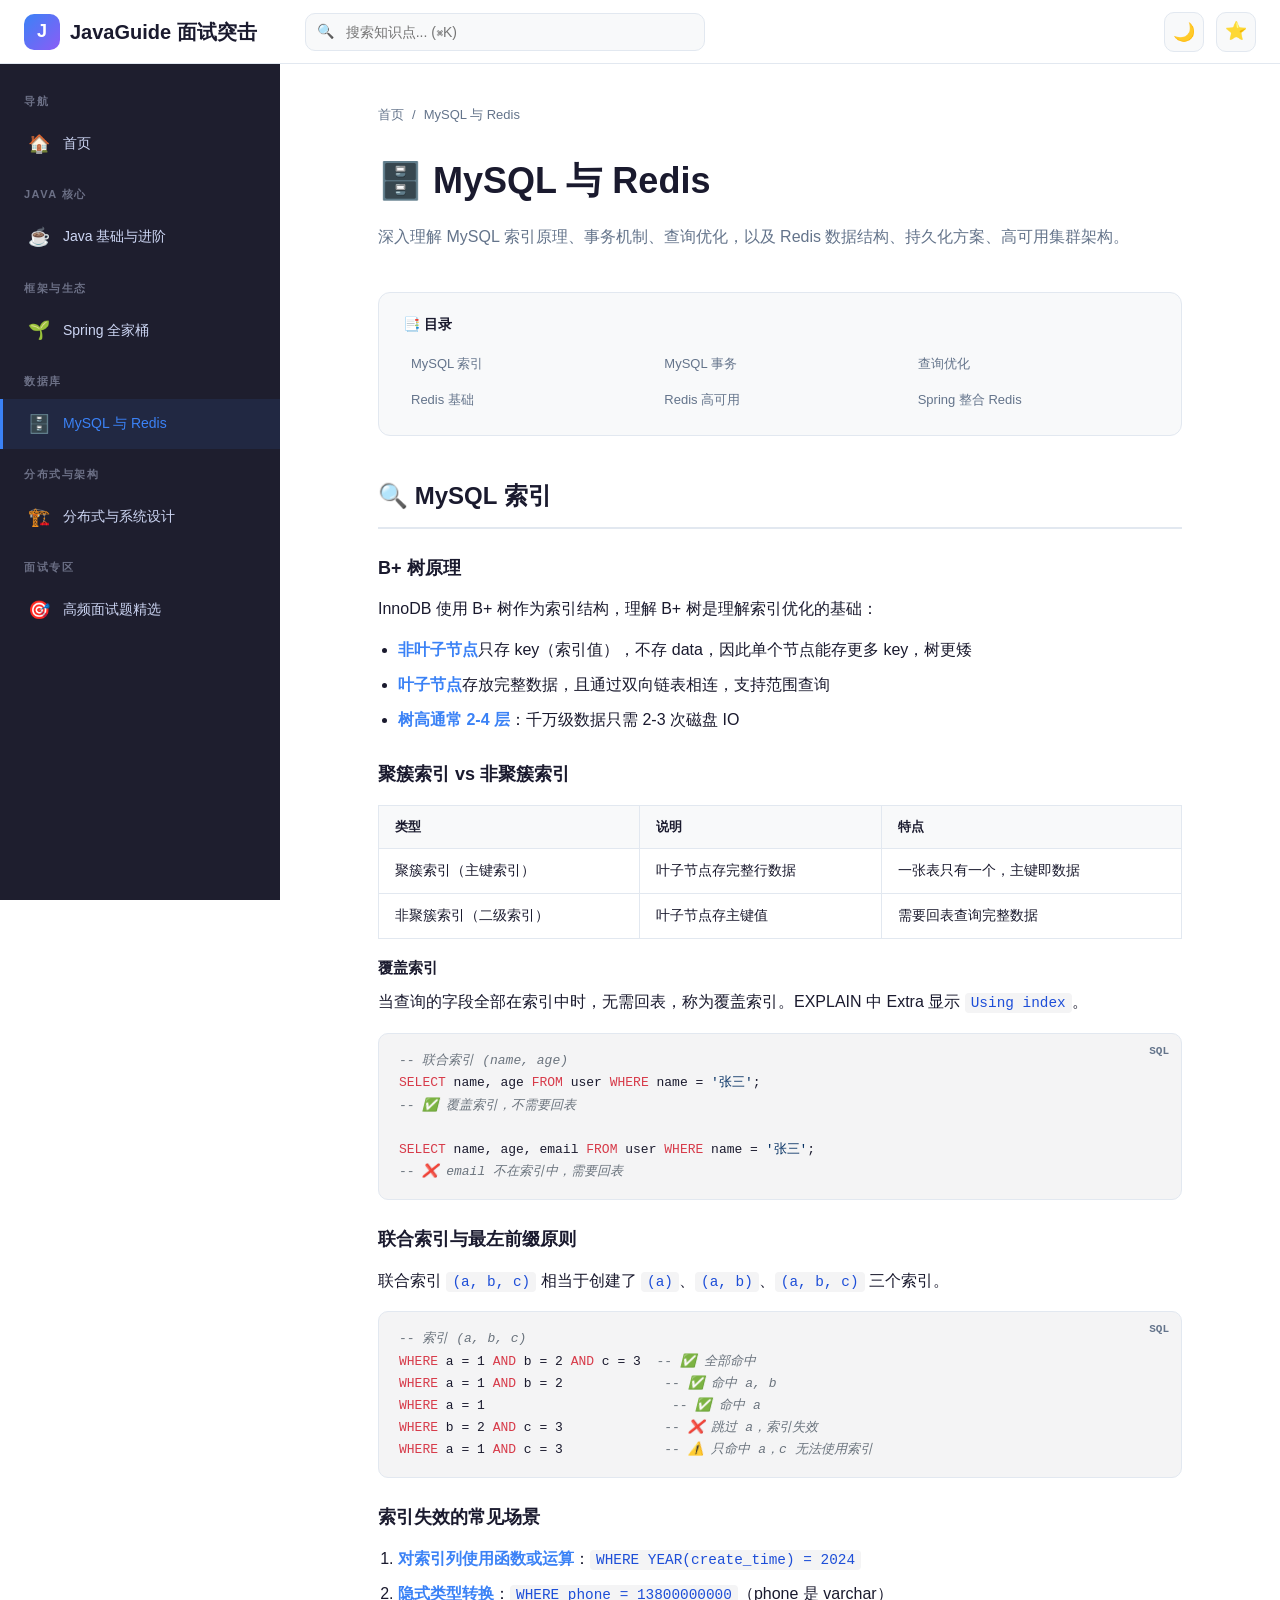
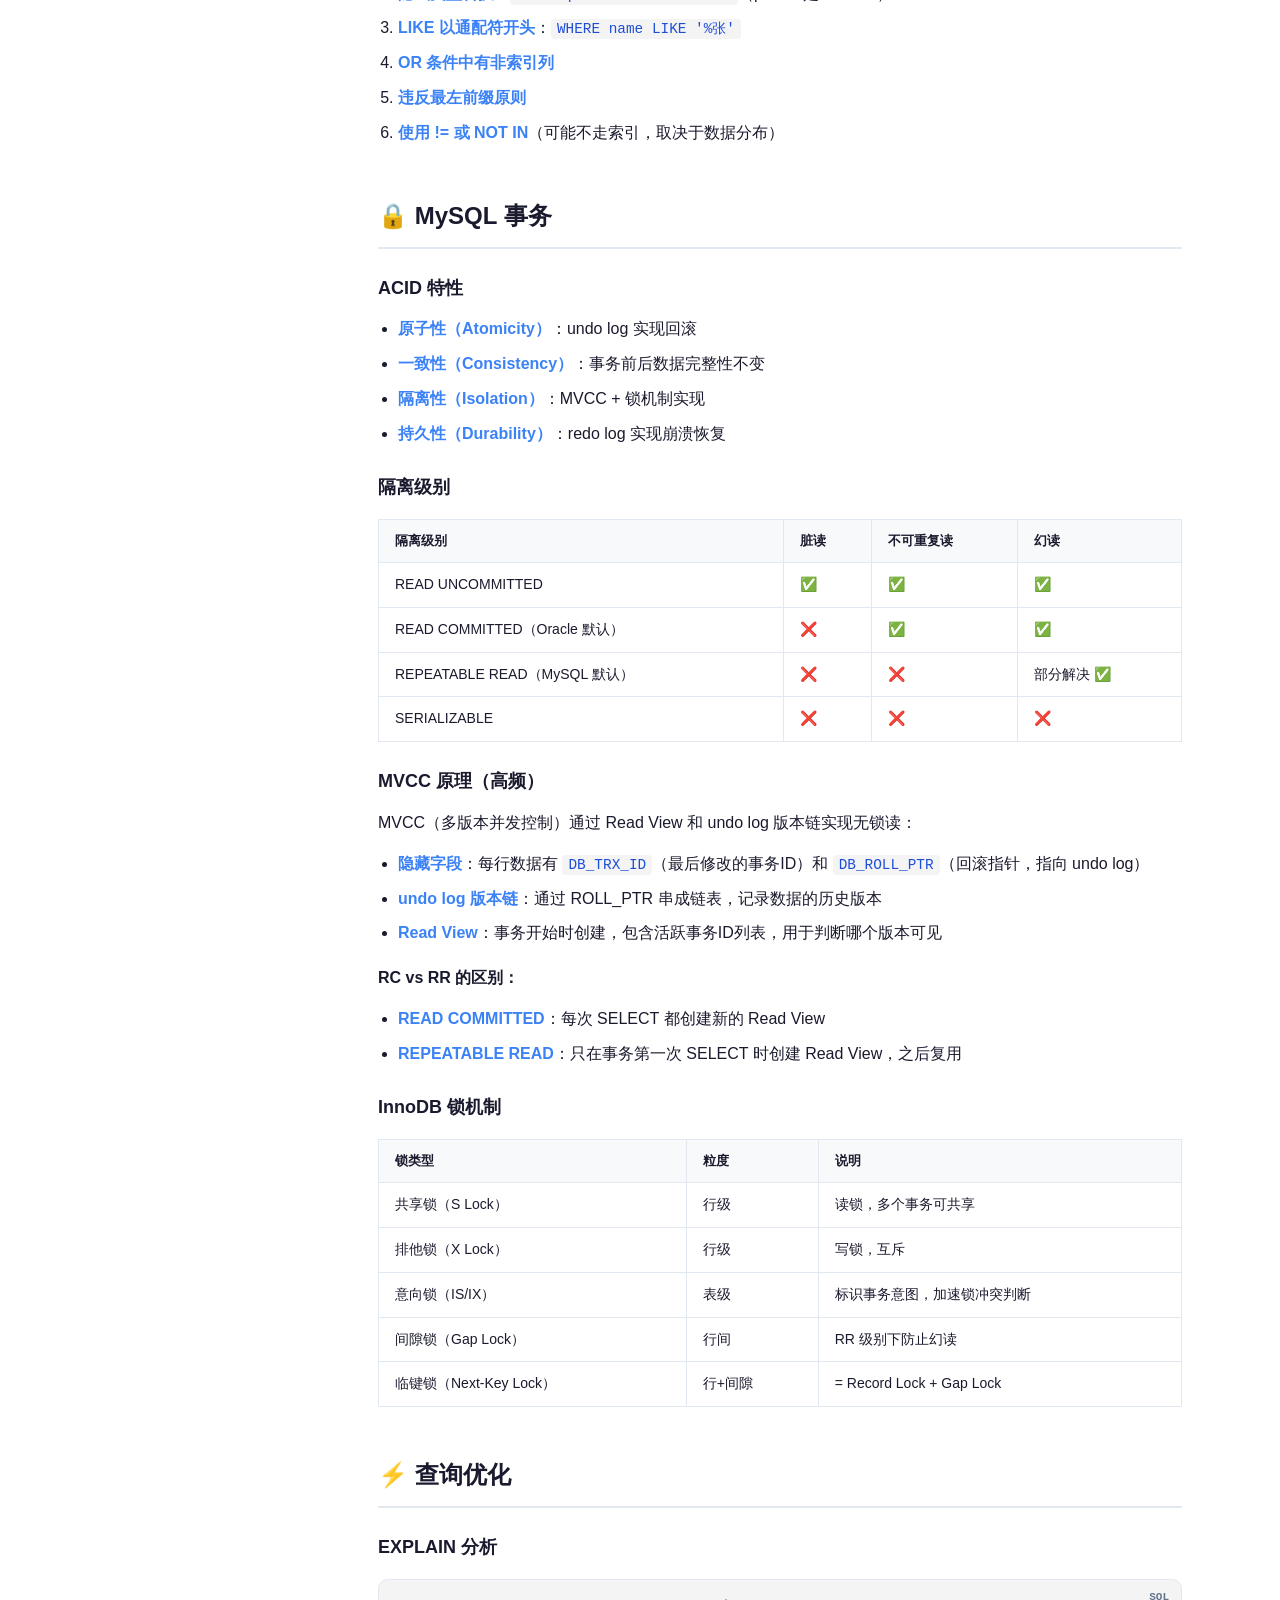
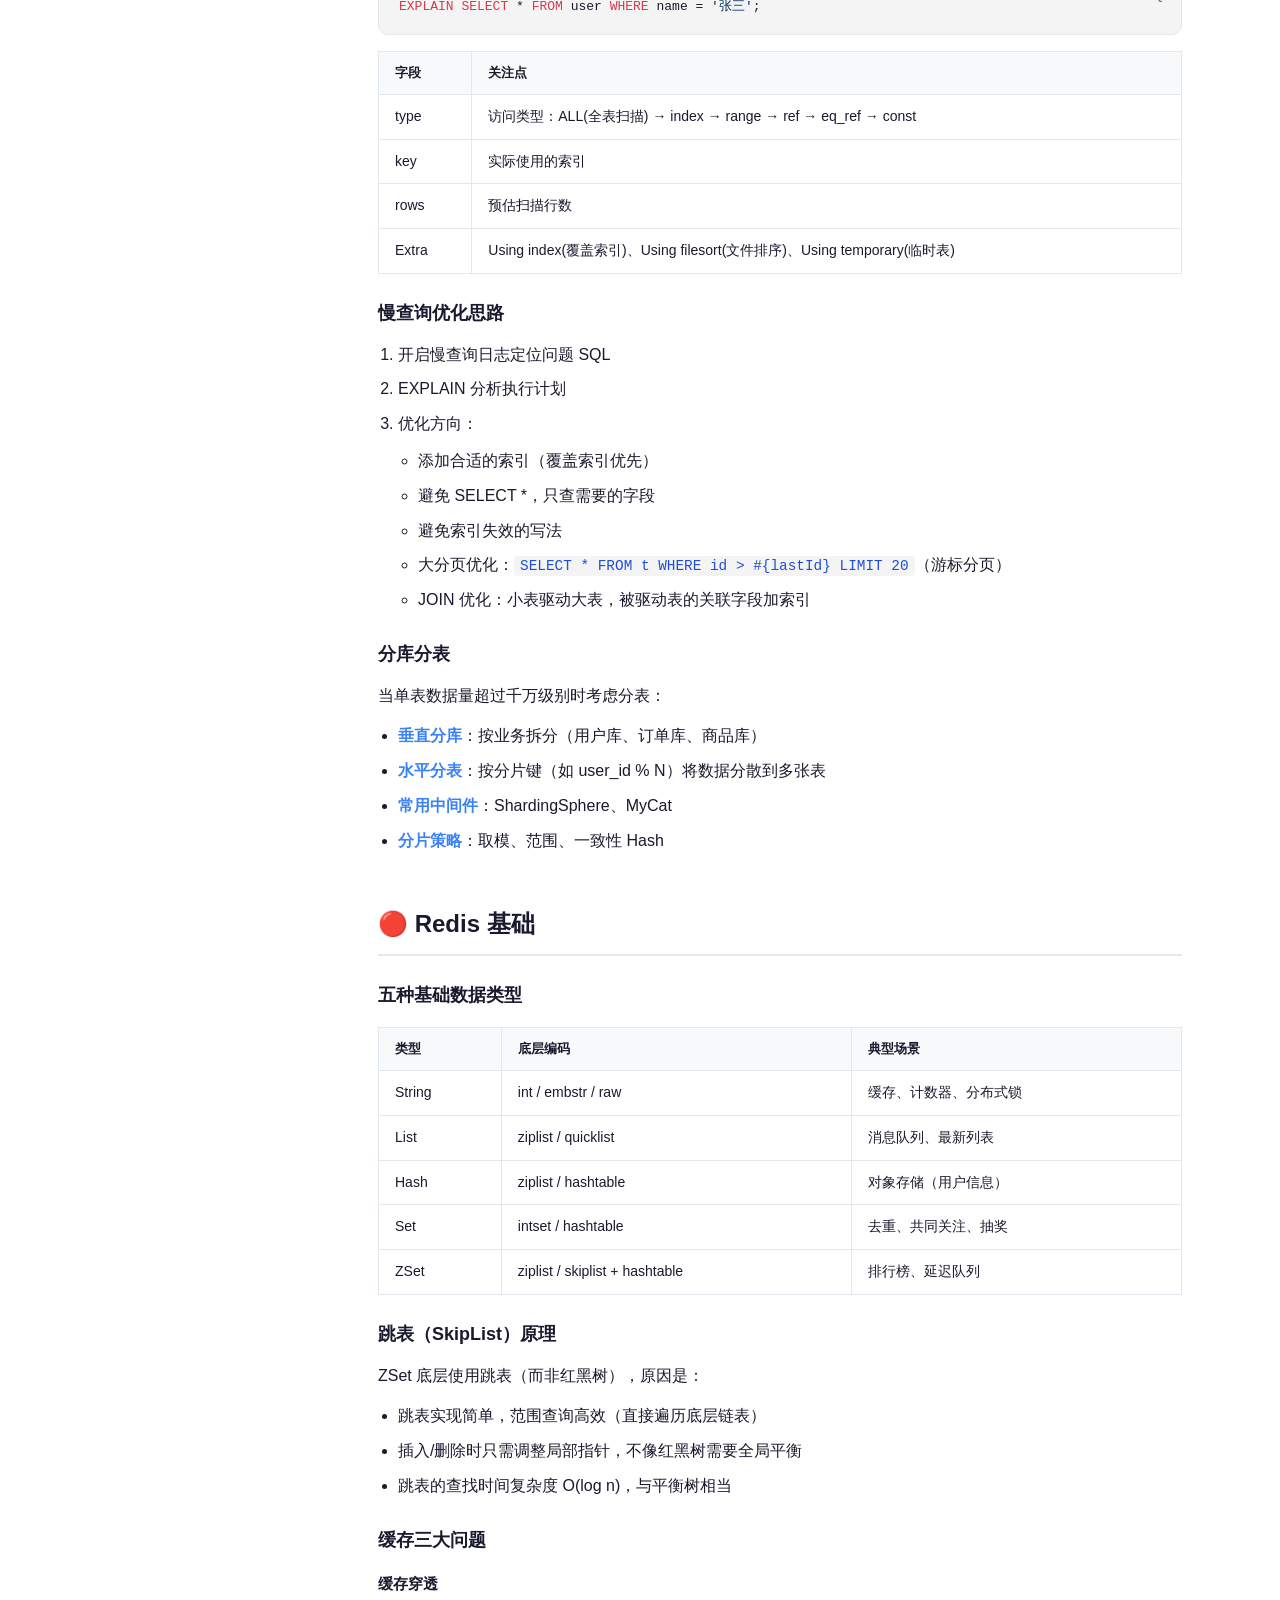
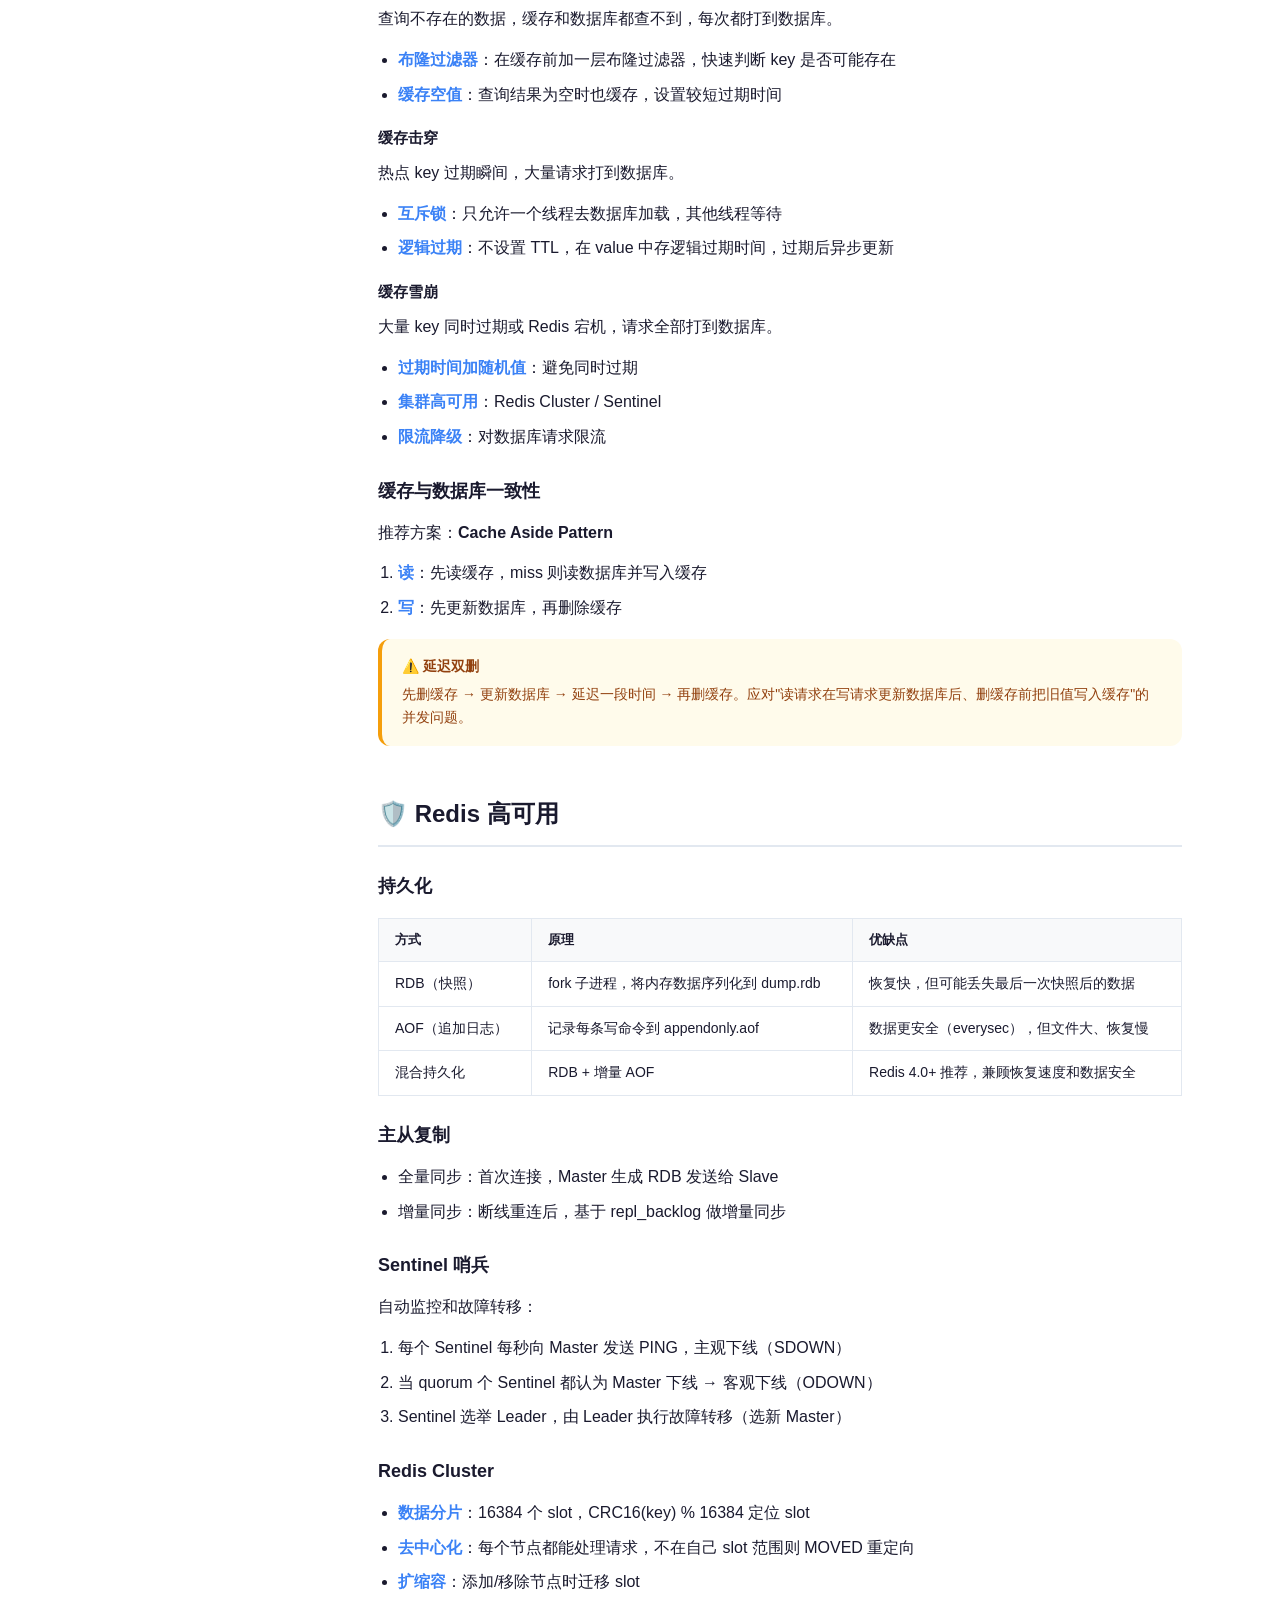
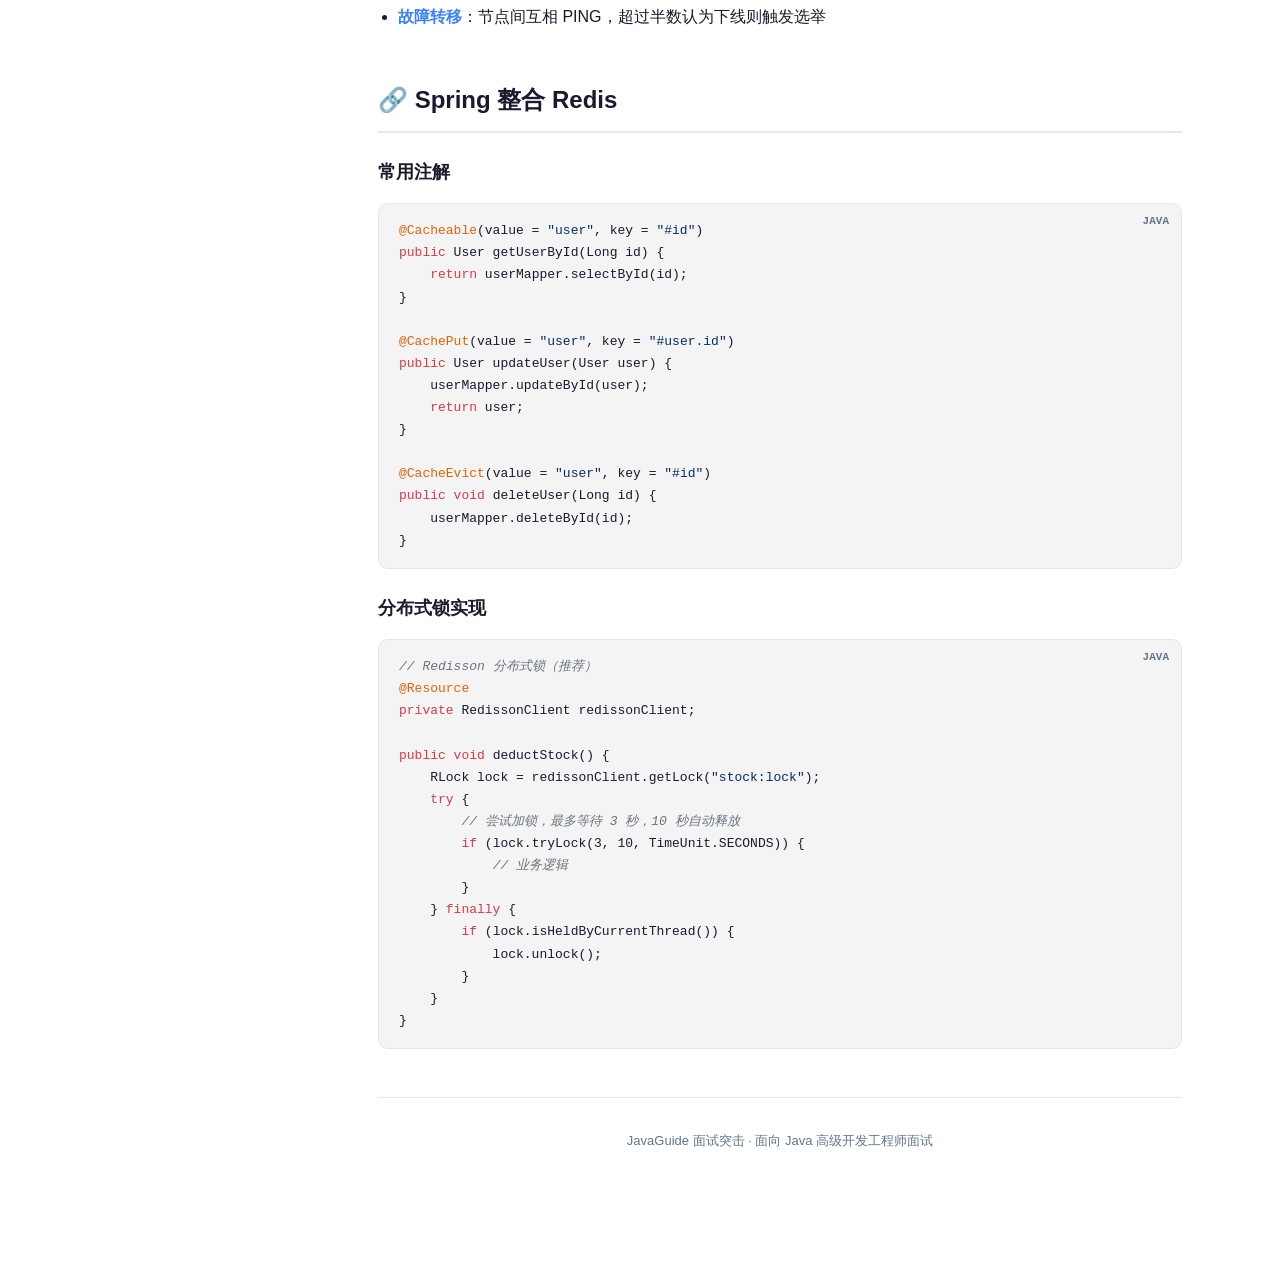
==== pages/database.html @ 55e62499 "init: JavaGuide 面试突击网站" ====
<!DOCTYPE html>
<html lang="zh-CN">
<head>
  <meta charset="UTF-8">
  <meta name="viewport" content="width=device-width, initial-scale=1.0">
  <title>MySQL 与 Redis - JavaGuide 面试突击</title>
  <link rel="stylesheet" href="../css/style.css">
  <link rel="icon" href="data:image/svg+xml,<svg xmlns='http://www.w3.org/2000/svg' viewBox='0 0 100 100'><text y='.9em' font-size='90'>☕</text></svg>">
</head>
<body>
  <header class="header">
    <div class="header-left">
      <button class="menu-toggle" id="menuToggle">☰</button>
      <a href="../index.html" class="logo"><span class="logo-icon">J</span><span>JavaGuide 面试突击</span></a>
      <div class="search-box">
        <input type="text" id="searchInput" placeholder="搜索知识点... (⌘K)" autocomplete="off">
        <div class="search-results" id="searchResults"></div>
      </div>
    </div>
    <div class="header-right">
      <button class="theme-toggle" id="themeToggle" title="切换主题">🌙</button>
      <a href="https://github.com" class="github-link" target="_blank" title="GitHub">⭐</a>
    </div>
  </header>

  <nav class="sidebar" id="sidebar">
    <div class="sidebar-section"><div class="sidebar-title">导航</div><a href="../index.html" class="sidebar-link"><span class="icon">🏠</span>首页</a></div>
    <div class="sidebar-section"><div class="sidebar-title">Java 核心</div><a href="java-core.html" class="sidebar-link"><span class="icon">☕</span>Java 基础与进阶</a></div>
    <div class="sidebar-section"><div class="sidebar-title">框架与生态</div><a href="spring.html" class="sidebar-link"><span class="icon">🌱</span>Spring 全家桶</a></div>
    <div class="sidebar-section"><div class="sidebar-title">数据库</div><a href="database.html" class="sidebar-link active"><span class="icon">🗄️</span>MySQL 与 Redis</a></div>
    <div class="sidebar-section"><div class="sidebar-title">分布式与架构</div><a href="distribution.html" class="sidebar-link"><span class="icon">🏗️</span>分布式与系统设计</a></div>
    <div class="sidebar-section"><div class="sidebar-title">面试专区</div><a href="interview.html" class="sidebar-link"><span class="icon">🎯</span>高频面试题精选</a></div>
  </nav>
  <div class="sidebar-overlay" id="sidebarOverlay"></div>

  <main class="main">
    <div class="content">
      <div class="breadcrumb"><a href="../index.html">首页</a> <span>/</span> <span>MySQL 与 Redis</span></div>

      <div class="page-header">
        <h1>🗄️ MySQL 与 Redis</h1>
        <p class="subtitle">深入理解 MySQL 索引原理、事务机制、查询优化，以及 Redis 数据结构、持久化方案、高可用集群架构。</p>
      </div>

      <div class="toc">
        <h4>📑 目录</h4>
        <ul class="toc-list">
          <li><a href="#mysql-index">MySQL 索引</a></li>
          <li><a href="#mysql-transaction">MySQL 事务</a></li>
          <li><a href="#mysql-optimize">查询优化</a></li>
          <li><a href="#redis">Redis 基础</a></li>
          <li><a href="#redis-ha">Redis 高可用</a></li>
          <li><a href="#redis-spring">Spring 整合 Redis</a></li>
        </ul>
      </div>

      <!-- ==================== MySQL 索引 ==================== -->
      <section class="knowledge-section" id="mysql-index">
        <h2>🔍 MySQL 索引</h2>

        <h3>B+ 树原理</h3>
        <p>InnoDB 使用 B+ 树作为索引结构，理解 B+ 树是理解索引优化的基础：</p>
        <ul>
          <li><strong>非叶子节点</strong>只存 key（索引值），不存 data，因此单个节点能存更多 key，树更矮</li>
          <li><strong>叶子节点</strong>存放完整数据，且通过双向链表相连，支持范围查询</li>
          <li><strong>树高通常 2-4 层</strong>：千万级数据只需 2-3 次磁盘 IO</li>
        </ul>

        <h3>聚簇索引 vs 非聚簇索引</h3>
        <table>
          <tr><th>类型</th><th>说明</th><th>特点</th></tr>
          <tr><td>聚簇索引（主键索引）</td><td>叶子节点存完整行数据</td><td>一张表只有一个，主键即数据</td></tr>
          <tr><td>非聚簇索引（二级索引）</td><td>叶子节点存主键值</td><td>需要回表查询完整数据</td></tr>
        </table>

        <h4>覆盖索引</h4>
        <p>当查询的字段全部在索引中时，无需回表，称为覆盖索引。EXPLAIN 中 Extra 显示 <code>Using index</code>。</p>
        <pre data-lang="sql"><span class="cm">-- 联合索引 (name, age)</span>
<span class="kw">SELECT</span> name, age <span class="kw">FROM</span> user <span class="kw">WHERE</span> name = <span class="str">'张三'</span>;
<span class="cm">-- ✅ 覆盖索引，不需要回表</span>

<span class="kw">SELECT</span> name, age, email <span class="kw">FROM</span> user <span class="kw">WHERE</span> name = <span class="str">'张三'</span>;
<span class="cm">-- ❌ email 不在索引中，需要回表</span></pre>

        <h3>联合索引与最左前缀原则</h3>
        <p>联合索引 <code>(a, b, c)</code> 相当于创建了 <code>(a)</code>、<code>(a, b)</code>、<code>(a, b, c)</code> 三个索引。</p>
        <pre data-lang="sql"><span class="cm">-- 索引 (a, b, c)</span>
<span class="kw">WHERE</span> a = 1 <span class="kw">AND</span> b = 2 <span class="kw">AND</span> c = 3  <span class="cm">-- ✅ 全部命中</span>
<span class="kw">WHERE</span> a = 1 <span class="kw">AND</span> b = 2             <span class="cm">-- ✅ 命中 a, b</span>
<span class="kw">WHERE</span> a = 1                        <span class="cm">-- ✅ 命中 a</span>
<span class="kw">WHERE</span> b = 2 <span class="kw">AND</span> c = 3             <span class="cm">-- ❌ 跳过 a，索引失效</span>
<span class="kw">WHERE</span> a = 1 <span class="kw">AND</span> c = 3             <span class="cm">-- ⚠️ 只命中 a，c 无法使用索引</span></pre>

        <h3>索引失效的常见场景</h3>
        <ol>
          <li><strong>对索引列使用函数或运算</strong>：<code>WHERE YEAR(create_time) = 2024</code></li>
          <li><strong>隐式类型转换</strong>：<code>WHERE phone = 13800000000</code>（phone 是 varchar）</li>
          <li><strong>LIKE 以通配符开头</strong>：<code>WHERE name LIKE '%张'</code></li>
          <li><strong>OR 条件中有非索引列</strong></li>
          <li><strong>违反最左前缀原则</strong></li>
          <li><strong>使用 != 或 NOT IN</strong>（可能不走索引，取决于数据分布）</li>
        </ol>
      </section>

      <!-- ==================== MySQL 事务 ==================== -->
      <section class="knowledge-section" id="mysql-transaction">
        <h2>🔒 MySQL 事务</h2>

        <h3>ACID 特性</h3>
        <ul>
          <li><strong>原子性（Atomicity）</strong>：undo log 实现回滚</li>
          <li><strong>一致性（Consistency）</strong>：事务前后数据完整性不变</li>
          <li><strong>隔离性（Isolation）</strong>：MVCC + 锁机制实现</li>
          <li><strong>持久性（Durability）</strong>：redo log 实现崩溃恢复</li>
        </ul>

        <h3>隔离级别</h3>
        <table>
          <tr><th>隔离级别</th><th>脏读</th><th>不可重复读</th><th>幻读</th></tr>
          <tr><td>READ UNCOMMITTED</td><td>✅</td><td>✅</td><td>✅</td></tr>
          <tr><td>READ COMMITTED（Oracle 默认）</td><td>❌</td><td>✅</td><td>✅</td></tr>
          <tr><td>REPEATABLE READ（MySQL 默认）</td><td>❌</td><td>❌</td><td>部分解决 ✅</td></tr>
          <tr><td>SERIALIZABLE</td><td>❌</td><td>❌</td><td>❌</td></tr>
        </table>

        <h3>MVCC 原理（高频）</h3>
        <p>MVCC（多版本并发控制）通过 Read View 和 undo log 版本链实现无锁读：</p>
        <ul>
          <li><strong>隐藏字段</strong>：每行数据有 <code>DB_TRX_ID</code>（最后修改的事务ID）和 <code>DB_ROLL_PTR</code>（回滚指针，指向 undo log）</li>
          <li><strong>undo log 版本链</strong>：通过 ROLL_PTR 串成链表，记录数据的历史版本</li>
          <li><strong>Read View</strong>：事务开始时创建，包含活跃事务ID列表，用于判断哪个版本可见</li>
        </ul>

        <p><strong>RC vs RR 的区别：</strong></p>
        <ul>
          <li><strong>READ COMMITTED</strong>：每次 SELECT 都创建新的 Read View</li>
          <li><strong>REPEATABLE READ</strong>：只在事务第一次 SELECT 时创建 Read View，之后复用</li>
        </ul>

        <h3>InnoDB 锁机制</h3>
        <table>
          <tr><th>锁类型</th><th>粒度</th><th>说明</th></tr>
          <tr><td>共享锁（S Lock）</td><td>行级</td><td>读锁，多个事务可共享</td></tr>
          <tr><td>排他锁（X Lock）</td><td>行级</td><td>写锁，互斥</td></tr>
          <tr><td>意向锁（IS/IX）</td><td>表级</td><td>标识事务意图，加速锁冲突判断</td></tr>
          <tr><td>间隙锁（Gap Lock）</td><td>行间</td><td>RR 级别下防止幻读</td></tr>
          <tr><td>临键锁（Next-Key Lock）</td><td>行+间隙</td><td>= Record Lock + Gap Lock</td></tr>
        </table>
      </section>

      <!-- ==================== 查询优化 ==================== -->
      <section class="knowledge-section" id="mysql-optimize">
        <h2>⚡ 查询优化</h2>

        <h3>EXPLAIN 分析</h3>
        <pre data-lang="sql"><span class="kw">EXPLAIN SELECT</span> * <span class="kw">FROM</span> user <span class="kw">WHERE</span> name = <span class="str">'张三'</span>;</pre>
        <table>
          <tr><th>字段</th><th>关注点</th></tr>
          <tr><td>type</td><td>访问类型：ALL(全表扫描) → index → range → ref → eq_ref → const</td></tr>
          <tr><td>key</td><td>实际使用的索引</td></tr>
          <tr><td>rows</td><td>预估扫描行数</td></tr>
          <tr><td>Extra</td><td>Using index(覆盖索引)、Using filesort(文件排序)、Using temporary(临时表)</td></tr>
        </table>

        <h3>慢查询优化思路</h3>
        <ol>
          <li>开启慢查询日志定位问题 SQL</li>
          <li>EXPLAIN 分析执行计划</li>
          <li>优化方向：
            <ul>
              <li>添加合适的索引（覆盖索引优先）</li>
              <li>避免 SELECT *，只查需要的字段</li>
              <li>避免索引失效的写法</li>
              <li>大分页优化：<code>SELECT * FROM t WHERE id > #{lastId} LIMIT 20</code>（游标分页）</li>
              <li>JOIN 优化：小表驱动大表，被驱动表的关联字段加索引</li>
            </ul>
          </li>
        </ol>

        <h3>分库分表</h3>
        <p>当单表数据量超过千万级别时考虑分表：</p>
        <ul>
          <li><strong>垂直分库</strong>：按业务拆分（用户库、订单库、商品库）</li>
          <li><strong>水平分表</strong>：按分片键（如 user_id % N）将数据分散到多张表</li>
          <li><strong>常用中间件</strong>：ShardingSphere、MyCat</li>
          <li><strong>分片策略</strong>：取模、范围、一致性 Hash</li>
        </ul>
      </section>

      <!-- ==================== Redis ==================== -->
      <section class="knowledge-section" id="redis">
        <h2>🔴 Redis 基础</h2>

        <h3>五种基础数据类型</h3>
        <table>
          <tr><th>类型</th><th>底层编码</th><th>典型场景</th></tr>
          <tr><td>String</td><td>int / embstr / raw</td><td>缓存、计数器、分布式锁</td></tr>
          <tr><td>List</td><td>ziplist / quicklist</td><td>消息队列、最新列表</td></tr>
          <tr><td>Hash</td><td>ziplist / hashtable</td><td>对象存储（用户信息）</td></tr>
          <tr><td>Set</td><td>intset / hashtable</td><td>去重、共同关注、抽奖</td></tr>
          <tr><td>ZSet</td><td>ziplist / skiplist + hashtable</td><td>排行榜、延迟队列</td></tr>
        </table>

        <h3>跳表（SkipList）原理</h3>
        <p>ZSet 底层使用跳表（而非红黑树），原因是：</p>
        <ul>
          <li>跳表实现简单，范围查询高效（直接遍历底层链表）</li>
          <li>插入/删除时只需调整局部指针，不像红黑树需要全局平衡</li>
          <li>跳表的查找时间复杂度 O(log n)，与平衡树相当</li>
        </ul>

        <h3>缓存三大问题</h3>

        <h4>缓存穿透</h4>
        <p>查询不存在的数据，缓存和数据库都查不到，每次都打到数据库。</p>
        <ul>
          <li><strong>布隆过滤器</strong>：在缓存前加一层布隆过滤器，快速判断 key 是否可能存在</li>
          <li><strong>缓存空值</strong>：查询结果为空时也缓存，设置较短过期时间</li>
        </ul>

        <h4>缓存击穿</h4>
        <p>热点 key 过期瞬间，大量请求打到数据库。</p>
        <ul>
          <li><strong>互斥锁</strong>：只允许一个线程去数据库加载，其他线程等待</li>
          <li><strong>逻辑过期</strong>：不设置 TTL，在 value 中存逻辑过期时间，过期后异步更新</li>
        </ul>

        <h4>缓存雪崩</h4>
        <p>大量 key 同时过期或 Redis 宕机，请求全部打到数据库。</p>
        <ul>
          <li><strong>过期时间加随机值</strong>：避免同时过期</li>
          <li><strong>集群高可用</strong>：Redis Cluster / Sentinel</li>
          <li><strong>限流降级</strong>：对数据库请求限流</li>
        </ul>

        <h3>缓存与数据库一致性</h3>
        <p>推荐方案：<strong>Cache Aside Pattern</strong></p>
        <ol>
          <li><strong>读</strong>：先读缓存，miss 则读数据库并写入缓存</li>
          <li><strong>写</strong>：先更新数据库，再删除缓存</li>
        </ol>

        <div class="info-box warning">
          <strong>⚠️ 延迟双删</strong>
          先删缓存 → 更新数据库 → 延迟一段时间 → 再删缓存。应对"读请求在写请求更新数据库后、删缓存前把旧值写入缓存"的并发问题。
        </div>
      </section>

      <!-- ==================== Redis 高可用 ==================== -->
      <section class="knowledge-section" id="redis-ha">
        <h2>🛡️ Redis 高可用</h2>

        <h3>持久化</h3>
        <table>
          <tr><th>方式</th><th>原理</th><th>优缺点</th></tr>
          <tr><td>RDB（快照）</td><td>fork 子进程，将内存数据序列化到 dump.rdb</td><td>恢复快，但可能丢失最后一次快照后的数据</td></tr>
          <tr><td>AOF（追加日志）</td><td>记录每条写命令到 appendonly.aof</td><td>数据更安全（everysec），但文件大、恢复慢</td></tr>
          <tr><td>混合持久化</td><td>RDB + 增量 AOF</td><td>Redis 4.0+ 推荐，兼顾恢复速度和数据安全</td></tr>
        </table>

        <h3>主从复制</h3>
        <ul>
          <li>全量同步：首次连接，Master 生成 RDB 发送给 Slave</li>
          <li>增量同步：断线重连后，基于 repl_backlog 做增量同步</li>
        </ul>

        <h3>Sentinel 哨兵</h3>
        <p>自动监控和故障转移：</p>
        <ol>
          <li>每个 Sentinel 每秒向 Master 发送 PING，主观下线（SDOWN）</li>
          <li>当 quorum 个 Sentinel 都认为 Master 下线 → 客观下线（ODOWN）</li>
          <li>Sentinel 选举 Leader，由 Leader 执行故障转移（选新 Master）</li>
        </ol>

        <h3>Redis Cluster</h3>
        <ul>
          <li><strong>数据分片</strong>：16384 个 slot，CRC16(key) % 16384 定位 slot</li>
          <li><strong>去中心化</strong>：每个节点都能处理请求，不在自己 slot 范围则 MOVED 重定向</li>
          <li><strong>扩缩容</strong>：添加/移除节点时迁移 slot</li>
          <li><strong>故障转移</strong>：节点间互相 PING，超过半数认为下线则触发选举</li>
        </ul>
      </section>

      <!-- ==================== Spring 整合 Redis ==================== -->
      <section class="knowledge-section" id="redis-spring">
        <h2>🔗 Spring 整合 Redis</h2>

        <h3>常用注解</h3>
        <pre data-lang="java"><span class="ann">@Cacheable</span>(value = <span class="str">"user"</span>, key = <span class="str">"#id"</span>)
<span class="kw">public</span> User getUserById(Long id) {
    <span class="kw">return</span> userMapper.selectById(id);
}

<span class="ann">@CachePut</span>(value = <span class="str">"user"</span>, key = <span class="str">"#user.id"</span>)
<span class="kw">public</span> User updateUser(User user) {
    userMapper.updateById(user);
    <span class="kw">return</span> user;
}

<span class="ann">@CacheEvict</span>(value = <span class="str">"user"</span>, key = <span class="str">"#id"</span>)
<span class="kw">public void</span> deleteUser(Long id) {
    userMapper.deleteById(id);
}</pre>

        <h3>分布式锁实现</h3>
        <pre data-lang="java"><span class="cm">// Redisson 分布式锁（推荐）</span>
<span class="ann">@Resource</span>
<span class="kw">private</span> RedissonClient redissonClient;

<span class="kw">public void</span> deductStock() {
    RLock lock = redissonClient.getLock(<span class="str">"stock:lock"</span>);
    <span class="kw">try</span> {
        <span class="cm">// 尝试加锁，最多等待 3 秒，10 秒自动释放</span>
        <span class="kw">if</span> (lock.tryLock(3, 10, TimeUnit.SECONDS)) {
            <span class="cm">// 业务逻辑</span>
        }
    } <span class="kw">finally</span> {
        <span class="kw">if</span> (lock.isHeldByCurrentThread()) {
            lock.unlock();
        }
    }
}</pre>
      </section>

      <footer class="footer">
        <p>JavaGuide 面试突击 · 面向 Java 高级开发工程师面试</p>
      </footer>
    </div>
  </main>
  <script src="../js/main.js"></script>
</body>
</html>
---- css/style.css ----
/* ===== CSS Variables ===== */
:root {
  --bg-primary: #ffffff;
  --bg-secondary: #f8f9fa;
  --bg-sidebar: #1e1e2e;
  --bg-code: #f4f4f5;
  --bg-card: #ffffff;
  --bg-hover: #e8e8ed;
  --text-primary: #1a1a2e;
  --text-secondary: #64748b;
  --text-sidebar: #cdd6f4;
  --text-sidebar-active: #ffffff;
  --accent: #3b82f6;
  --accent-light: #dbeafe;
  --accent-dark: #1d4ed8;
  --border: #e2e8f0;
  --shadow: 0 1px 3px rgba(0,0,0,0.08);
  --shadow-lg: 0 4px 20px rgba(0,0,0,0.08);
  --radius: 12px;
  --sidebar-width: 280px;
  --header-height: 64px;
  --transition: 0.25s cubic-bezier(0.4, 0, 0.2, 1);
  --font-sans: -apple-system, BlinkMacSystemFont, 'Segoe UI', 'PingFang SC', 'Hiragino Sans GB', 'Microsoft YaHei', sans-serif;
  --font-mono: 'SF Mono', 'Fira Code', 'JetBrains Mono', Consolas, monospace;
  --tag-java: #f89820;
  --tag-spring: #6db33f;
  --tag-db: #336791;
  --tag-redis: #dc382d;
  --tag-mq: #ff6600;
  --tag-design: #8b5cf6;
}

[data-theme="dark"] {
  --bg-primary: #1a1a2e;
  --bg-secondary: #16162a;
  --bg-sidebar: #0f0f1a;
  --bg-code: #2a2a3e;
  --bg-card: #22223a;
  --bg-hover: #2a2a44;
  --text-primary: #e2e8f0;
  --text-secondary: #94a3b8;
  --accent: #60a5fa;
  --accent-light: #1e3a5f;
  --accent-dark: #93bbfc;
  --border: #2d2d44;
  --shadow: 0 1px 3px rgba(0,0,0,0.3);
  --shadow-lg: 0 4px 20px rgba(0,0,0,0.3);
}

/* ===== Reset & Base ===== */
*, *::before, *::after { box-sizing: border-box; margin: 0; padding: 0; }

html {
  scroll-behavior: smooth;
  scroll-padding-top: calc(var(--header-height) + 20px);
}

body {
  font-family: var(--font-sans);
  background: var(--bg-primary);
  color: var(--text-primary);
  line-height: 1.7;
  transition: background var(--transition), color var(--transition);
  overflow-x: hidden;
}

a { color: var(--accent); text-decoration: none; transition: color var(--transition); }
a:hover { color: var(--accent-dark); }

/* ===== Scrollbar ===== */
::-webkit-scrollbar { width: 6px; height: 6px; }
::-webkit-scrollbar-track { background: transparent; }
::-webkit-scrollbar-thumb { background: var(--border); border-radius: 3px; }
::-webkit-scrollbar-thumb:hover { background: var(--text-secondary); }

/* ===== Header ===== */
.header {
  position: fixed;
  top: 0; left: 0; right: 0;
  height: var(--header-height);
  background: var(--bg-primary);
  border-bottom: 1px solid var(--border);
  display: flex;
  align-items: center;
  padding: 0 24px;
  z-index: 1000;
  backdrop-filter: blur(12px);
  transition: background var(--transition), border var(--transition);
}

.header-left {
  display: flex;
  align-items: center;
  gap: 16px;
  flex: 1;
}

.menu-toggle {
  display: none;
  background: none;
  border: none;
  color: var(--text-primary);
  font-size: 24px;
  cursor: pointer;
  padding: 4px;
  border-radius: 8px;
  transition: background var(--transition);
}

.menu-toggle:hover { background: var(--bg-hover); }

.logo {
  display: flex;
  align-items: center;
  gap: 10px;
  font-size: 20px;
  font-weight: 700;
  color: var(--text-primary);
}

.logo-icon {
  width: 36px;
  height: 36px;
  background: linear-gradient(135deg, var(--accent), #8b5cf6);
  border-radius: 10px;
  display: flex;
  align-items: center;
  justify-content: center;
  color: white;
  font-size: 18px;
  font-weight: 800;
}

.search-box {
  position: relative;
  max-width: 400px;
  flex: 1;
  margin-left: 32px;
}

.search-box input {
  width: 100%;
  padding: 10px 16px 10px 40px;
  border: 1px solid var(--border);
  border-radius: 10px;
  background: var(--bg-secondary);
  color: var(--text-primary);
  font-size: 14px;
  outline: none;
  transition: all var(--transition);
}

.search-box input:focus {
  border-color: var(--accent);
  box-shadow: 0 0 0 3px var(--accent-light);
}

.search-box::before {
  content: '🔍';
  position: absolute;
  left: 12px;
  top: 50%;
  transform: translateY(-50%);
  font-size: 14px;
}

.search-results {
  position: absolute;
  top: calc(100% + 8px);
  left: 0; right: 0;
  background: var(--bg-card);
  border: 1px solid var(--border);
  border-radius: var(--radius);
  box-shadow: var(--shadow-lg);
  max-height: 400px;
  overflow-y: auto;
  display: none;
  z-index: 100;
}

.search-results.active { display: block; }

.search-result-item {
  padding: 12px 16px;
  border-bottom: 1px solid var(--border);
  cursor: pointer;
  transition: background var(--transition);
}

.search-result-item:hover { background: var(--bg-hover); }
.search-result-item:last-child { border-bottom: none; }
.search-result-item .title { font-weight: 600; font-size: 14px; }
.search-result-item .desc { font-size: 12px; color: var(--text-secondary); margin-top: 2px; }

.header-right {
  display: flex;
  align-items: center;
  gap: 12px;
}

.theme-toggle, .github-link {
  width: 40px;
  height: 40px;
  border: 1px solid var(--border);
  border-radius: 10px;
  background: var(--bg-secondary);
  color: var(--text-primary);
  font-size: 18px;
  cursor: pointer;
  display: flex;
  align-items: center;
  justify-content: center;
  transition: all var(--transition);
  text-decoration: none;
}

.theme-toggle:hover, .github-link:hover {
  background: var(--bg-hover);
  border-color: var(--accent);
  color: var(--accent);
}

/* ===== Sidebar ===== */
.sidebar {
  position: fixed;
  top: var(--header-height);
  left: 0;
  bottom: 0;
  width: var(--sidebar-width);
  background: var(--bg-sidebar);
  overflow-y: auto;
  padding: 20px 0;
  z-index: 900;
  transition: transform var(--transition), background var(--transition);
}

.sidebar-section {
  margin-bottom: 8px;
}

.sidebar-title {
  padding: 8px 24px;
  font-size: 11px;
  font-weight: 700;
  text-transform: uppercase;
  letter-spacing: 1.5px;
  color: #6c7086;
}

.sidebar-link {
  display: flex;
  align-items: center;
  gap: 12px;
  padding: 10px 24px;
  color: var(--text-sidebar);
  font-size: 14px;
  transition: all var(--transition);
  border-left: 3px solid transparent;
}

.sidebar-link:hover {
  background: rgba(255,255,255,0.05);
  color: var(--text-sidebar-active);
}

.sidebar-link.active {
  background: rgba(59, 130, 246, 0.1);
  color: var(--accent);
  border-left-color: var(--accent);
}

.sidebar-link .icon {
  font-size: 18px;
  width: 24px;
  text-align: center;
  flex-shrink: 0;
}

.sidebar-overlay {
  display: none;
  position: fixed;
  inset: 0;
  background: rgba(0,0,0,0.5);
  z-index: 850;
}

/* ===== Main Content ===== */
.main {
  margin-left: var(--sidebar-width);
  margin-top: var(--header-height);
  min-height: calc(100vh - var(--header-height));
  transition: margin var(--transition);
}

.content {
  max-width: 900px;
  margin: 0 auto;
  padding: 40px 48px 80px;
}

/* ===== Hero Section (Homepage) ===== */
.hero {
  text-align: center;
  padding: 60px 0 40px;
}

.hero-badge {
  display: inline-flex;
  align-items: center;
  gap: 6px;
  padding: 6px 16px;
  background: var(--accent-light);
  color: var(--accent);
  border-radius: 20px;
  font-size: 13px;
  font-weight: 600;
  margin-bottom: 24px;
}

.hero h1 {
  font-size: 42px;
  font-weight: 800;
  line-height: 1.3;
  margin-bottom: 16px;
  background: linear-gradient(135deg, var(--accent), #8b5cf6);
  -webkit-background-clip: text;
  -webkit-text-fill-color: transparent;
  background-clip: text;
}

.hero p {
  font-size: 18px;
  color: var(--text-secondary);
  max-width: 600px;
  margin: 0 auto 32px;
  line-height: 1.8;
}

.hero-stats {
  display: flex;
  justify-content: center;
  gap: 48px;
  margin-top: 32px;
}

.stat-item {
  text-align: center;
}

.stat-number {
  font-size: 32px;
  font-weight: 800;
  color: var(--accent);
}

.stat-label {
  font-size: 13px;
  color: var(--text-secondary);
  margin-top: 4px;
}

/* ===== Cards Grid ===== */
.section-title {
  font-size: 24px;
  font-weight: 700;
  margin-bottom: 24px;
  padding-bottom: 12px;
  border-bottom: 2px solid var(--border);
  display: flex;
  align-items: center;
  gap: 10px;
}

.cards-grid {
  display: grid;
  grid-template-columns: repeat(auto-fill, minmax(260px, 1fr));
  gap: 20px;
  margin-bottom: 48px;
}

.card {
  background: var(--bg-card);
  border: 1px solid var(--border);
  border-radius: var(--radius);
  padding: 24px;
  transition: all var(--transition);
  cursor: pointer;
  text-decoration: none;
  color: inherit;
  display: block;
}

.card:hover {
  transform: translateY(-2px);
  box-shadow: var(--shadow-lg);
  border-color: var(--accent);
  color: inherit;
}

.card-icon {
  width: 48px;
  height: 48px;
  border-radius: 12px;
  display: flex;
  align-items: center;
  justify-content: center;
  font-size: 24px;
  margin-bottom: 16px;
}

.card h3 {
  font-size: 17px;
  font-weight: 700;
  margin-bottom: 8px;
}

.card p {
  font-size: 13px;
  color: var(--text-secondary);
  line-height: 1.6;
}

.card-tag {
  display: inline-block;
  padding: 3px 10px;
  border-radius: 6px;
  font-size: 11px;
  font-weight: 600;
  margin-top: 12px;
  color: white;
}

/* ===== Knowledge Page Styles ===== */
.breadcrumb {
  display: flex;
  align-items: center;
  gap: 8px;
  font-size: 13px;
  color: var(--text-secondary);
  margin-bottom: 24px;
}

.breadcrumb a { color: var(--text-secondary); }
.breadcrumb a:hover { color: var(--accent); }

.page-header {
  margin-bottom: 40px;
}

.page-header h1 {
  font-size: 36px;
  font-weight: 800;
  margin-bottom: 12px;
}

.page-header .subtitle {
  font-size: 16px;
  color: var(--text-secondary);
  line-height: 1.8;
}

.toc {
  background: var(--bg-secondary);
  border: 1px solid var(--border);
  border-radius: var(--radius);
  padding: 20px 24px;
  margin-bottom: 40px;
}

.toc h4 {
  font-size: 14px;
  font-weight: 700;
  margin-bottom: 12px;
  color: var(--text-primary);
}

.toc-list {
  list-style: none;
  display: grid;
  grid-template-columns: repeat(auto-fill, minmax(200px, 1fr));
  gap: 6px;
}

.toc-list a {
  font-size: 13px;
  color: var(--text-secondary);
  padding: 4px 8px;
  border-radius: 6px;
  display: block;
  transition: all var(--transition);
}

.toc-list a:hover {
  background: var(--accent-light);
  color: var(--accent);
}

/* ===== Knowledge Content ===== */
.knowledge-section {
  margin-bottom: 48px;
}

.knowledge-section h2 {
  font-size: 24px;
  font-weight: 700;
  margin-bottom: 20px;
  padding-bottom: 10px;
  border-bottom: 2px solid var(--border);
  display: flex;
  align-items: center;
  gap: 10px;
}

.knowledge-section h3 {
  font-size: 18px;
  font-weight: 700;
  margin: 24px 0 12px;
  color: var(--text-primary);
}

.knowledge-section h4 {
  font-size: 15px;
  font-weight: 600;
  margin: 16px 0 8px;
  color: var(--text-primary);
}

.knowledge-section p {
  margin-bottom: 12px;
  line-height: 1.8;
  color: var(--text-primary);
}

.knowledge-section ul, .knowledge-section ol {
  margin: 8px 0 16px 20px;
  line-height: 1.8;
}

.knowledge-section li {
  margin-bottom: 6px;
}

.knowledge-section li strong {
  color: var(--accent);
}

/* Code Blocks */
pre {
  background: var(--bg-code);
  border: 1px solid var(--border);
  border-radius: 10px;
  padding: 16px 20px;
  margin: 16px 0;
  overflow-x: auto;
  font-family: var(--font-mono);
  font-size: 13px;
  line-height: 1.7;
  position: relative;
}

pre::before {
  content: attr(data-lang);
  position: absolute;
  top: 8px;
  right: 12px;
  font-size: 11px;
  color: var(--text-secondary);
  text-transform: uppercase;
  font-weight: 600;
}

code {
  font-family: var(--font-mono);
  font-size: 0.9em;
}

:not(pre) > code {
  background: var(--bg-code);
  padding: 2px 6px;
  border-radius: 4px;
  color: var(--accent-dark);
}

[data-theme="dark"] :not(pre) > code {
  color: var(--accent);
}

/* Keywords Highlight */
pre .kw { color: #d73a49; }
pre .type { color: #6f42c1; }
pre .str { color: #032f62; }
pre .cm { color: #6a737d; font-style: italic; }
pre .num { color: #005cc5; }
pre .ann { color: #e36209; }

[data-theme="dark"] pre .kw { color: #ff7b72; }
[data-theme="dark"] pre .type { color: #d2a8ff; }
[data-theme="dark"] pre .str { color: #a5d6ff; }
[data-theme="dark"] pre .cm { color: #8b949e; }
[data-theme="dark"] pre .num { color: #79c0ff; }
[data-theme="dark"] pre .ann { color: #ffa657; }

/* Info/Warning/Tip Boxes */
.info-box {
  border-radius: var(--radius);
  padding: 16px 20px;
  margin: 16px 0;
  border-left: 4px solid;
  font-size: 14px;
}

.info-box.tip {
  background: #f0fdf4;
  border-color: #22c55e;
  color: #166534;
}

.info-box.warning {
  background: #fffbeb;
  border-color: #f59e0b;
  color: #92400e;
}

.info-box.info {
  background: #eff6ff;
  border-color: #3b82f6;
  color: #1e40af;
}

.info-box.danger {
  background: #fef2f2;
  border-color: #ef4444;
  color: #991b1b;
}

[data-theme="dark"] .info-box.tip { background: #052e16; color: #86efac; }
[data-theme="dark"] .info-box.warning { background: #451a03; color: #fcd34d; }
[data-theme="dark"] .info-box.info { background: #172554; color: #93c5fd; }
[data-theme="dark"] .info-box.danger { background: #450a0a; color: #fca5a5; }

.info-box strong { display: block; margin-bottom: 4px; }

/* Table */
table {
  width: 100%;
  border-collapse: collapse;
  margin: 16px 0;
  font-size: 14px;
}

th, td {
  padding: 10px 16px;
  border: 1px solid var(--border);
  text-align: left;
}

th {
  background: var(--bg-secondary);
  font-weight: 600;
  font-size: 13px;
}

tr:hover td { background: var(--bg-hover); }

/* Interview Q&A */
.qa-item {
  background: var(--bg-card);
  border: 1px solid var(--border);
  border-radius: var(--radius);
  margin-bottom: 16px;
  overflow: hidden;
}

.qa-question {
  padding: 16px 20px;
  cursor: pointer;
  display: flex;
  align-items: center;
  gap: 12px;
  font-weight: 600;
  font-size: 15px;
  transition: background var(--transition);
  user-select: none;
}

.qa-question:hover { background: var(--bg-hover); }

.qa-question::before {
  content: 'Q';
  width: 28px;
  height: 28px;
  background: var(--accent);
  color: white;
  border-radius: 8px;
  display: flex;
  align-items: center;
  justify-content: center;
  font-size: 13px;
  font-weight: 800;
  flex-shrink: 0;
}

.qa-question .arrow {
  margin-left: auto;
  transition: transform var(--transition);
  color: var(--text-secondary);
}

.qa-item.open .qa-question .arrow { transform: rotate(180deg); }

.qa-answer {
  max-height: 0;
  overflow: hidden;
  transition: max-height 0.4s ease;
}

.qa-answer-inner {
  padding: 0 20px 20px 60px;
  font-size: 14px;
  line-height: 1.8;
  color: var(--text-primary);
}

.qa-item.open .qa-answer { max-height: 2000px; }

/* Difficulty Badge */
.difficulty {
  display: inline-block;
  padding: 2px 8px;
  border-radius: 4px;
  font-size: 11px;
  font-weight: 700;
  margin-left: auto;
  margin-right: 8px;
}

.difficulty.easy { background: #dcfce7; color: #166534; }
.difficulty.medium { background: #fef3c7; color: #92400e; }
.difficulty.hard { background: #fee2e2; color: #991b1b; }

[data-theme="dark"] .difficulty.easy { background: #052e16; color: #86efac; }
[data-theme="dark"] .difficulty.medium { background: #451a03; color: #fcd34d; }
[data-theme="dark"] .difficulty.hard { background: #450a0a; color: #fca5a5; }

/* ===== Footer ===== */
.footer {
  text-align: center;
  padding: 32px 24px;
  border-top: 1px solid var(--border);
  color: var(--text-secondary);
  font-size: 13px;
}

/* ===== Responsive ===== */
@media (max-width: 960px) {
  .sidebar {
    transform: translateX(-100%);
  }
  .sidebar.open {
    transform: translateX(0);
  }
  .sidebar-overlay.active {
    display: block;
  }
  .main {
    margin-left: 0;
  }
  .menu-toggle {
    display: flex;
  }
  .content {
    padding: 24px 20px 60px;
  }
  .hero h1 {
    font-size: 28px;
  }
  .hero-stats {
    gap: 24px;
  }
  .stat-number {
    font-size: 24px;
  }
  .search-box {
    margin-left: 0;
    max-width: none;
  }
  .page-header h1 {
    font-size: 26px;
  }
}

@media (max-width: 640px) {
  .cards-grid {
    grid-template-columns: 1fr;
  }
  .toc-list {
    grid-template-columns: 1fr;
  }
  .hero-stats {
    flex-direction: column;
    gap: 16px;
  }
}
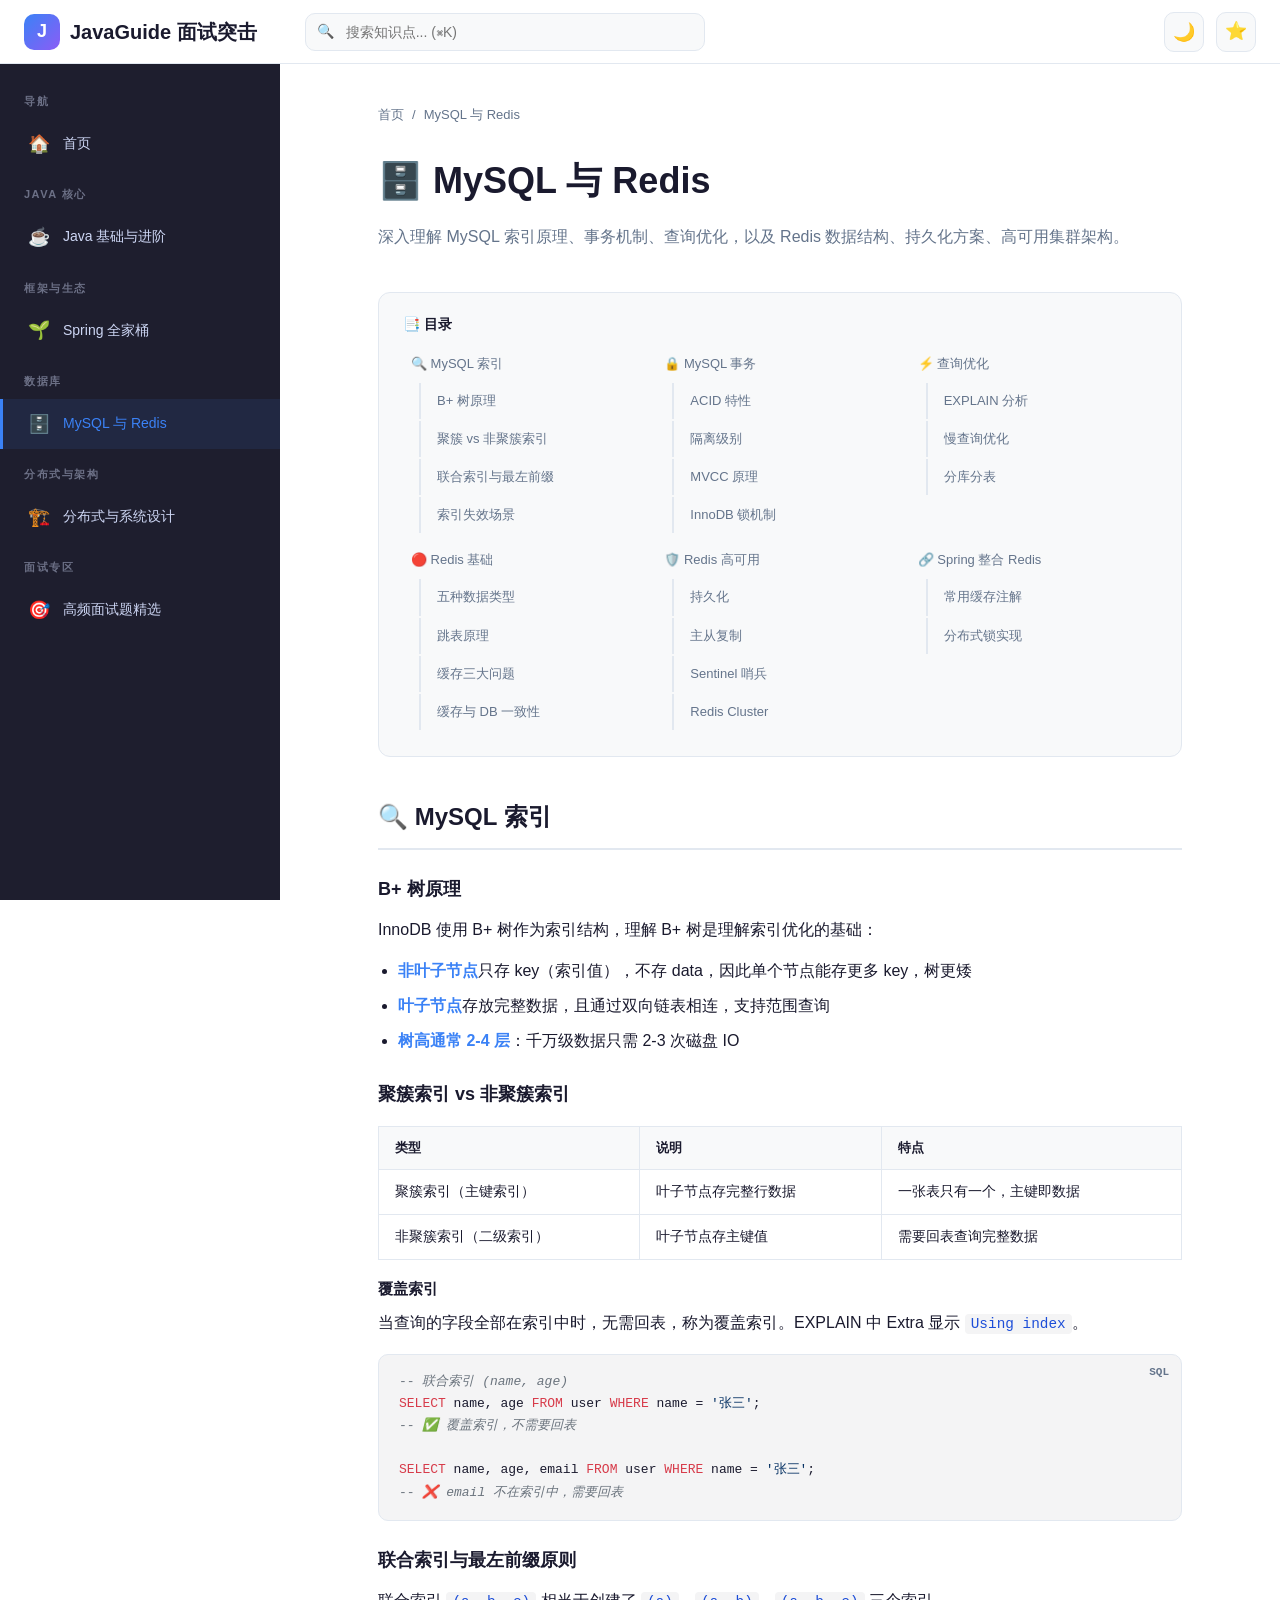
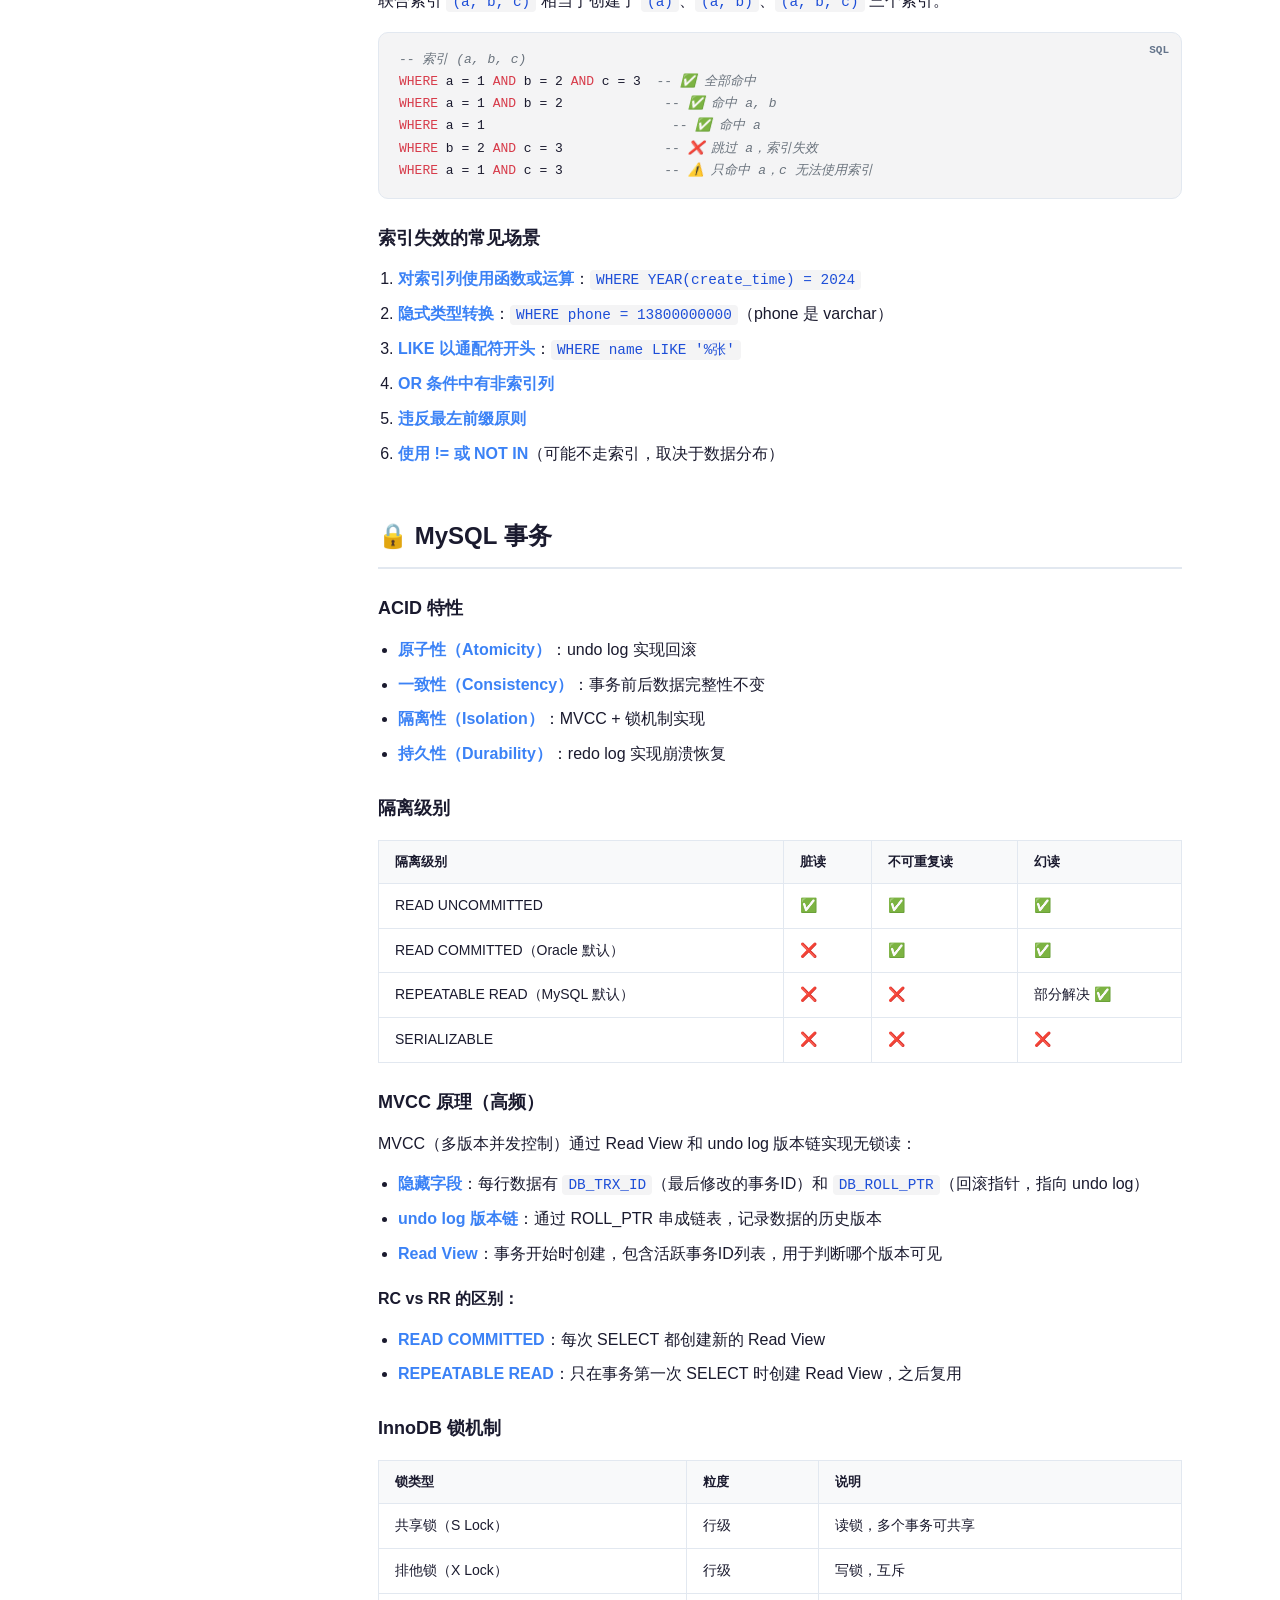
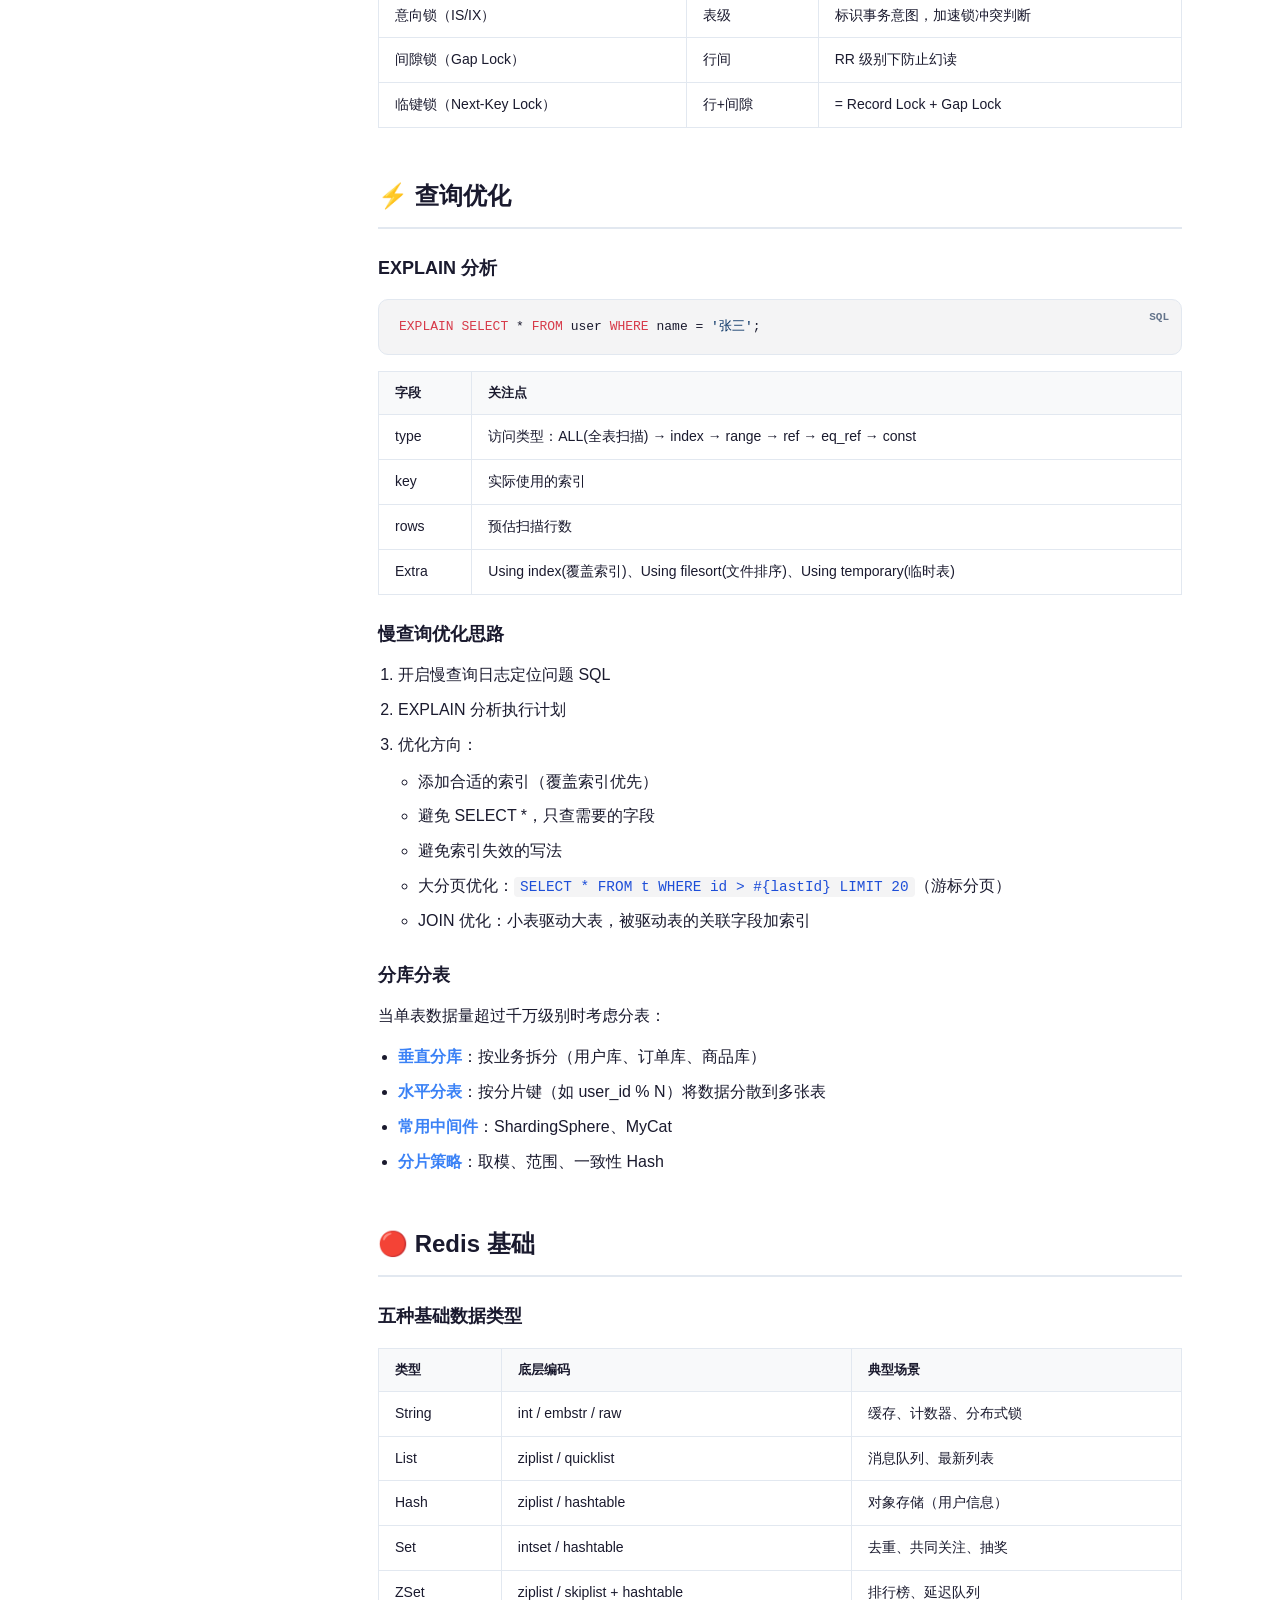
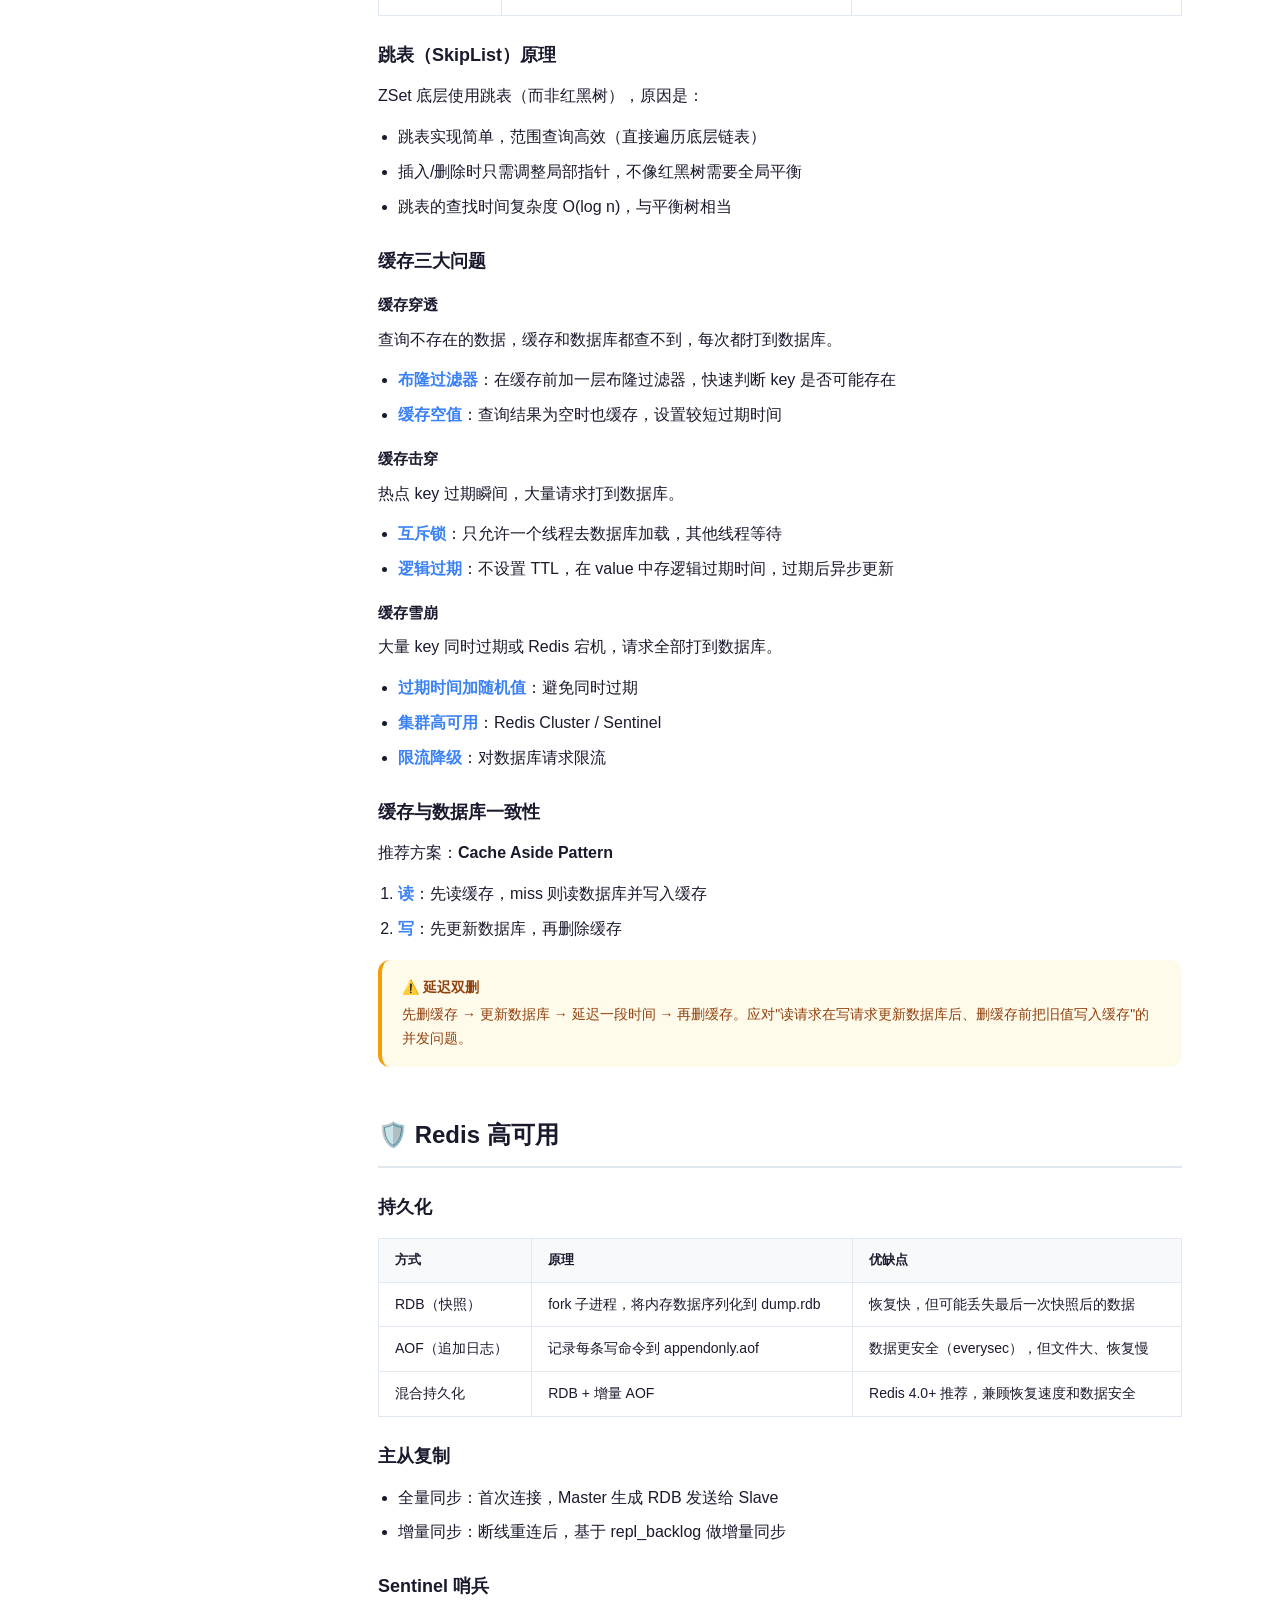
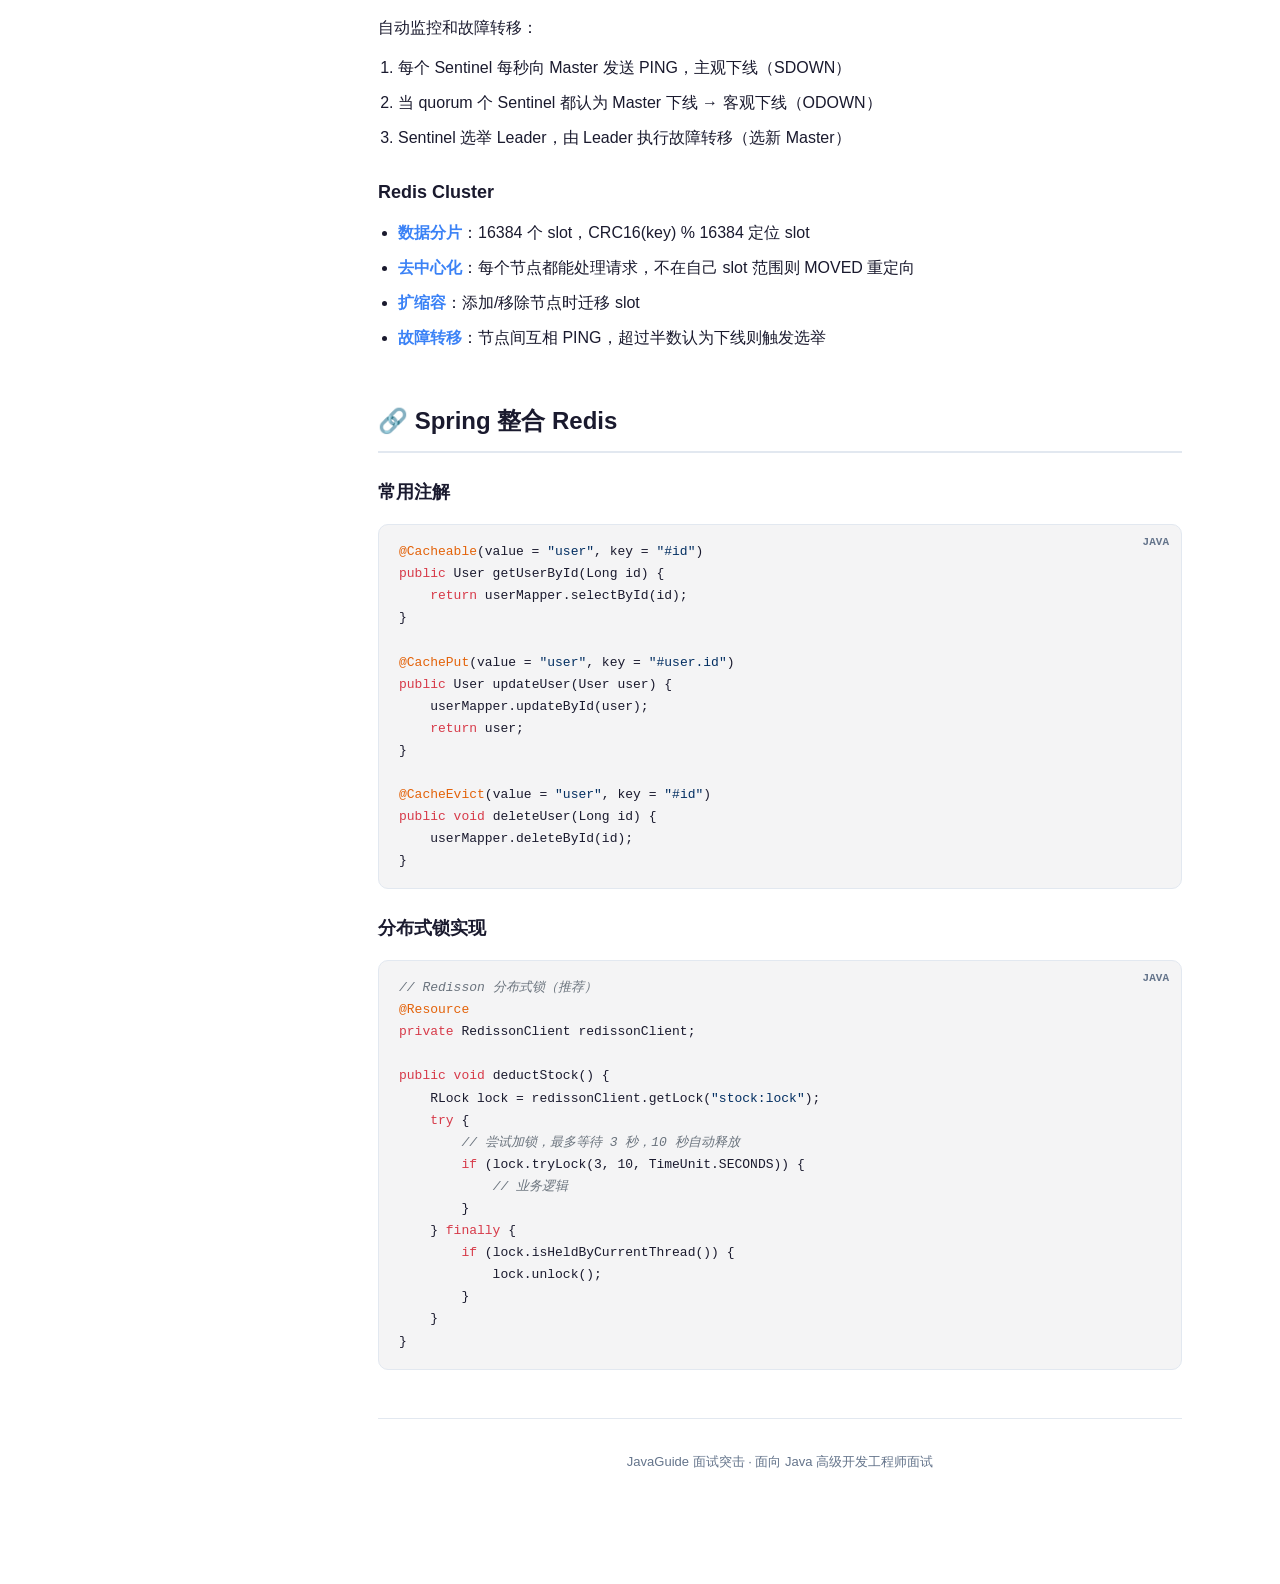
==== commit 2042072d: "feat: 所有页面补全二级目录，支持页面内快速定位" ====
--- a/pages/database.html
+++ b/pages/database.html
@@ -45,12 +45,59 @@
       <div class="toc">
         <h4>📑 目录</h4>
         <ul class="toc-list">
-          <li><a href="#mysql-index">MySQL 索引</a></li>
-          <li><a href="#mysql-transaction">MySQL 事务</a></li>
-          <li><a href="#mysql-optimize">查询优化</a></li>
-          <li><a href="#redis">Redis 基础</a></li>
-          <li><a href="#redis-ha">Redis 高可用</a></li>
-          <li><a href="#redis-spring">Spring 整合 Redis</a></li>
+          
+          <li>
+            <a href="#mysql-index">🔍 MySQL 索引</a>
+            <ul class="toc-sub">
+              <li><a href="#bplus-tree">B+ 树原理</a></li>
+              <li><a href="#cluster-index">聚簇 vs 非聚簇索引</a></li>
+              <li><a href="#composite-index">联合索引与最左前缀</a></li>
+              <li><a href="#index-fail">索引失效场景</a></li>
+            </ul>
+          </li>
+          <li>
+            <a href="#mysql-transaction">🔒 MySQL 事务</a>
+            <ul class="toc-sub">
+              <li><a href="#acid">ACID 特性</a></li>
+              <li><a href="#isolation-level">隔离级别</a></li>
+              <li><a href="#mvcc">MVCC 原理</a></li>
+              <li><a href="#innodb-lock">InnoDB 锁机制</a></li>
+            </ul>
+          </li>
+          <li>
+            <a href="#mysql-optimize">⚡ 查询优化</a>
+            <ul class="toc-sub">
+              <li><a href="#explain">EXPLAIN 分析</a></li>
+              <li><a href="#slow-query">慢查询优化</a></li>
+              <li><a href="#sharding">分库分表</a></li>
+            </ul>
+          </li>
+          <li>
+            <a href="#redis">🔴 Redis 基础</a>
+            <ul class="toc-sub">
+              <li><a href="#redis-types">五种数据类型</a></li>
+              <li><a href="#skiplist">跳表原理</a></li>
+              <li><a href="#cache-problems">缓存三大问题</a></li>
+              <li><a href="#cache-consistency">缓存与 DB 一致性</a></li>
+            </ul>
+          </li>
+          <li>
+            <a href="#redis-ha">🛡️ Redis 高可用</a>
+            <ul class="toc-sub">
+              <li><a href="#redis-persistence">持久化</a></li>
+              <li><a href="#redis-replication">主从复制</a></li>
+              <li><a href="#redis-sentinel">Sentinel 哨兵</a></li>
+              <li><a href="#redis-cluster">Redis Cluster</a></li>
+            </ul>
+          </li>
+          <li>
+            <a href="#redis-spring">🔗 Spring 整合 Redis</a>
+            <ul class="toc-sub">
+              <li><a href="#cache-annotation">常用缓存注解</a></li>
+              <li><a href="#redis-dist-lock">分布式锁实现</a></li>
+            </ul>
+          </li>
+        
         </ul>
       </div>
 
@@ -58,7 +105,7 @@
       <section class="knowledge-section" id="mysql-index">
         <h2>🔍 MySQL 索引</h2>
 
-        <h3>B+ 树原理</h3>
+        <h3 id="bplus-tree">B+ 树原理</h3>
         <p>InnoDB 使用 B+ 树作为索引结构，理解 B+ 树是理解索引优化的基础：</p>
         <ul>
           <li><strong>非叶子节点</strong>只存 key（索引值），不存 data，因此单个节点能存更多 key，树更矮</li>
@@ -66,7 +113,7 @@
           <li><strong>树高通常 2-4 层</strong>：千万级数据只需 2-3 次磁盘 IO</li>
         </ul>
 
-        <h3>聚簇索引 vs 非聚簇索引</h3>
+        <h3 id="cluster-index">聚簇索引 vs 非聚簇索引</h3>
         <table>
           <tr><th>类型</th><th>说明</th><th>特点</th></tr>
           <tr><td>聚簇索引（主键索引）</td><td>叶子节点存完整行数据</td><td>一张表只有一个，主键即数据</td></tr>
@@ -82,7 +129,7 @@
 <span class="kw">SELECT</span> name, age, email <span class="kw">FROM</span> user <span class="kw">WHERE</span> name = <span class="str">'张三'</span>;
 <span class="cm">-- ❌ email 不在索引中，需要回表</span></pre>
 
-        <h3>联合索引与最左前缀原则</h3>
+        <h3 id="composite-index">联合索引与最左前缀原则</h3>
         <p>联合索引 <code>(a, b, c)</code> 相当于创建了 <code>(a)</code>、<code>(a, b)</code>、<code>(a, b, c)</code> 三个索引。</p>
         <pre data-lang="sql"><span class="cm">-- 索引 (a, b, c)</span>
 <span class="kw">WHERE</span> a = 1 <span class="kw">AND</span> b = 2 <span class="kw">AND</span> c = 3  <span class="cm">-- ✅ 全部命中</span>
@@ -91,7 +138,7 @@
 <span class="kw">WHERE</span> b = 2 <span class="kw">AND</span> c = 3             <span class="cm">-- ❌ 跳过 a，索引失效</span>
 <span class="kw">WHERE</span> a = 1 <span class="kw">AND</span> c = 3             <span class="cm">-- ⚠️ 只命中 a，c 无法使用索引</span></pre>
 
-        <h3>索引失效的常见场景</h3>
+        <h3 id="index-fail">索引失效的常见场景</h3>
         <ol>
           <li><strong>对索引列使用函数或运算</strong>：<code>WHERE YEAR(create_time) = 2024</code></li>
           <li><strong>隐式类型转换</strong>：<code>WHERE phone = 13800000000</code>（phone 是 varchar）</li>
@@ -106,7 +153,7 @@
       <section class="knowledge-section" id="mysql-transaction">
         <h2>🔒 MySQL 事务</h2>
 
-        <h3>ACID 特性</h3>
+        <h3 id="acid">ACID 特性</h3>
         <ul>
           <li><strong>原子性（Atomicity）</strong>：undo log 实现回滚</li>
           <li><strong>一致性（Consistency）</strong>：事务前后数据完整性不变</li>
@@ -114,7 +161,7 @@
           <li><strong>持久性（Durability）</strong>：redo log 实现崩溃恢复</li>
         </ul>
 
-        <h3>隔离级别</h3>
+        <h3 id="isolation-level">隔离级别</h3>
         <table>
           <tr><th>隔离级别</th><th>脏读</th><th>不可重复读</th><th>幻读</th></tr>
           <tr><td>READ UNCOMMITTED</td><td>✅</td><td>✅</td><td>✅</td></tr>
@@ -123,7 +170,7 @@
           <tr><td>SERIALIZABLE</td><td>❌</td><td>❌</td><td>❌</td></tr>
         </table>
 
-        <h3>MVCC 原理（高频）</h3>
+        <h3 id="mvcc">MVCC 原理（高频）</h3>
         <p>MVCC（多版本并发控制）通过 Read View 和 undo log 版本链实现无锁读：</p>
         <ul>
           <li><strong>隐藏字段</strong>：每行数据有 <code>DB_TRX_ID</code>（最后修改的事务ID）和 <code>DB_ROLL_PTR</code>（回滚指针，指向 undo log）</li>
@@ -137,7 +184,7 @@
           <li><strong>REPEATABLE READ</strong>：只在事务第一次 SELECT 时创建 Read View，之后复用</li>
         </ul>
 
-        <h3>InnoDB 锁机制</h3>
+        <h3 id="innodb-lock">InnoDB 锁机制</h3>
         <table>
           <tr><th>锁类型</th><th>粒度</th><th>说明</th></tr>
           <tr><td>共享锁（S Lock）</td><td>行级</td><td>读锁，多个事务可共享</td></tr>
@@ -152,7 +199,7 @@
       <section class="knowledge-section" id="mysql-optimize">
         <h2>⚡ 查询优化</h2>
 
-        <h3>EXPLAIN 分析</h3>
+        <h3 id="explain">EXPLAIN 分析</h3>
         <pre data-lang="sql"><span class="kw">EXPLAIN SELECT</span> * <span class="kw">FROM</span> user <span class="kw">WHERE</span> name = <span class="str">'张三'</span>;</pre>
         <table>
           <tr><th>字段</th><th>关注点</th></tr>
@@ -162,7 +209,7 @@
           <tr><td>Extra</td><td>Using index(覆盖索引)、Using filesort(文件排序)、Using temporary(临时表)</td></tr>
         </table>
 
-        <h3>慢查询优化思路</h3>
+        <h3 id="slow-query">慢查询优化思路</h3>
         <ol>
           <li>开启慢查询日志定位问题 SQL</li>
           <li>EXPLAIN 分析执行计划</li>
@@ -177,7 +224,7 @@
           </li>
         </ol>
 
-        <h3>分库分表</h3>
+        <h3 id="sharding">分库分表</h3>
         <p>当单表数据量超过千万级别时考虑分表：</p>
         <ul>
           <li><strong>垂直分库</strong>：按业务拆分（用户库、订单库、商品库）</li>
@@ -191,7 +238,7 @@
       <section class="knowledge-section" id="redis">
         <h2>🔴 Redis 基础</h2>
 
-        <h3>五种基础数据类型</h3>
+        <h3 id="redis-types">五种基础数据类型</h3>
         <table>
           <tr><th>类型</th><th>底层编码</th><th>典型场景</th></tr>
           <tr><td>String</td><td>int / embstr / raw</td><td>缓存、计数器、分布式锁</td></tr>
@@ -201,7 +248,7 @@
           <tr><td>ZSet</td><td>ziplist / skiplist + hashtable</td><td>排行榜、延迟队列</td></tr>
         </table>
 
-        <h3>跳表（SkipList）原理</h3>
+        <h3 id="skiplist">跳表（SkipList）原理</h3>
         <p>ZSet 底层使用跳表（而非红黑树），原因是：</p>
         <ul>
           <li>跳表实现简单，范围查询高效（直接遍历底层链表）</li>
@@ -209,7 +256,7 @@
           <li>跳表的查找时间复杂度 O(log n)，与平衡树相当</li>
         </ul>
 
-        <h3>缓存三大问题</h3>
+        <h3 id="cache-problems">缓存三大问题</h3>
 
         <h4>缓存穿透</h4>
         <p>查询不存在的数据，缓存和数据库都查不到，每次都打到数据库。</p>
@@ -233,7 +280,7 @@
           <li><strong>限流降级</strong>：对数据库请求限流</li>
         </ul>
 
-        <h3>缓存与数据库一致性</h3>
+        <h3 id="cache-consistency">缓存与数据库一致性</h3>
         <p>推荐方案：<strong>Cache Aside Pattern</strong></p>
         <ol>
           <li><strong>读</strong>：先读缓存，miss 则读数据库并写入缓存</li>
@@ -250,7 +297,7 @@
       <section class="knowledge-section" id="redis-ha">
         <h2>🛡️ Redis 高可用</h2>
 
-        <h3>持久化</h3>
+        <h3 id="redis-persistence">持久化</h3>
         <table>
           <tr><th>方式</th><th>原理</th><th>优缺点</th></tr>
           <tr><td>RDB（快照）</td><td>fork 子进程，将内存数据序列化到 dump.rdb</td><td>恢复快，但可能丢失最后一次快照后的数据</td></tr>
@@ -258,13 +305,13 @@
           <tr><td>混合持久化</td><td>RDB + 增量 AOF</td><td>Redis 4.0+ 推荐，兼顾恢复速度和数据安全</td></tr>
         </table>
 
-        <h3>主从复制</h3>
+        <h3 id="redis-replication">主从复制</h3>
         <ul>
           <li>全量同步：首次连接，Master 生成 RDB 发送给 Slave</li>
           <li>增量同步：断线重连后，基于 repl_backlog 做增量同步</li>
         </ul>
 
-        <h3>Sentinel 哨兵</h3>
+        <h3 id="redis-sentinel">Sentinel 哨兵</h3>
         <p>自动监控和故障转移：</p>
         <ol>
           <li>每个 Sentinel 每秒向 Master 发送 PING，主观下线（SDOWN）</li>
@@ -272,7 +319,7 @@
           <li>Sentinel 选举 Leader，由 Leader 执行故障转移（选新 Master）</li>
         </ol>
 
-        <h3>Redis Cluster</h3>
+        <h3 id="redis-cluster">Redis Cluster</h3>
         <ul>
           <li><strong>数据分片</strong>：16384 个 slot，CRC16(key) % 16384 定位 slot</li>
           <li><strong>去中心化</strong>：每个节点都能处理请求，不在自己 slot 范围则 MOVED 重定向</li>
@@ -285,7 +332,7 @@
       <section class="knowledge-section" id="redis-spring">
         <h2>🔗 Spring 整合 Redis</h2>
 
-        <h3>常用注解</h3>
+        <h3 id="cache-annotation">常用注解</h3>
         <pre data-lang="java"><span class="ann">@Cacheable</span>(value = <span class="str">"user"</span>, key = <span class="str">"#id"</span>)
 <span class="kw">public</span> User getUserById(Long id) {
     <span class="kw">return</span> userMapper.selectById(id);
@@ -302,7 +349,7 @@
     userMapper.deleteById(id);
 }</pre>
 
-        <h3>分布式锁实现</h3>
+        <h3 id="redis-dist-lock">分布式锁实现</h3>
         <pre data-lang="java"><span class="cm">// Redisson 分布式锁（推荐）</span>
 <span class="ann">@Resource</span>
 <span class="kw">private</span> RedissonClient redissonClient;
--- a/css/style.css
+++ b/css/style.css
@@ -801,3 +801,37 @@
     gap: 16px;
   }
 }
+
+/* ===== TOC Sub-items ===== */
+.toc-list li {
+  margin-bottom: 4px;
+}
+
+.toc-sub {
+  list-style: none;
+  padding-left: 16px;
+  margin-top: 4px;
+}
+
+.toc-sub li {
+  padding: 3px 8px;
+  font-size: 12px;
+  color: var(--text-secondary);
+  border-left: 2px solid var(--border);
+  margin-bottom: 2px;
+  transition: all var(--transition);
+}
+
+.toc-sub li:hover {
+  border-left-color: var(--accent);
+  color: var(--accent);
+}
+
+.toc-sub a {
+  color: var(--text-secondary);
+  text-decoration: none;
+}
+
+.toc-sub a:hover {
+  color: var(--accent);
+}
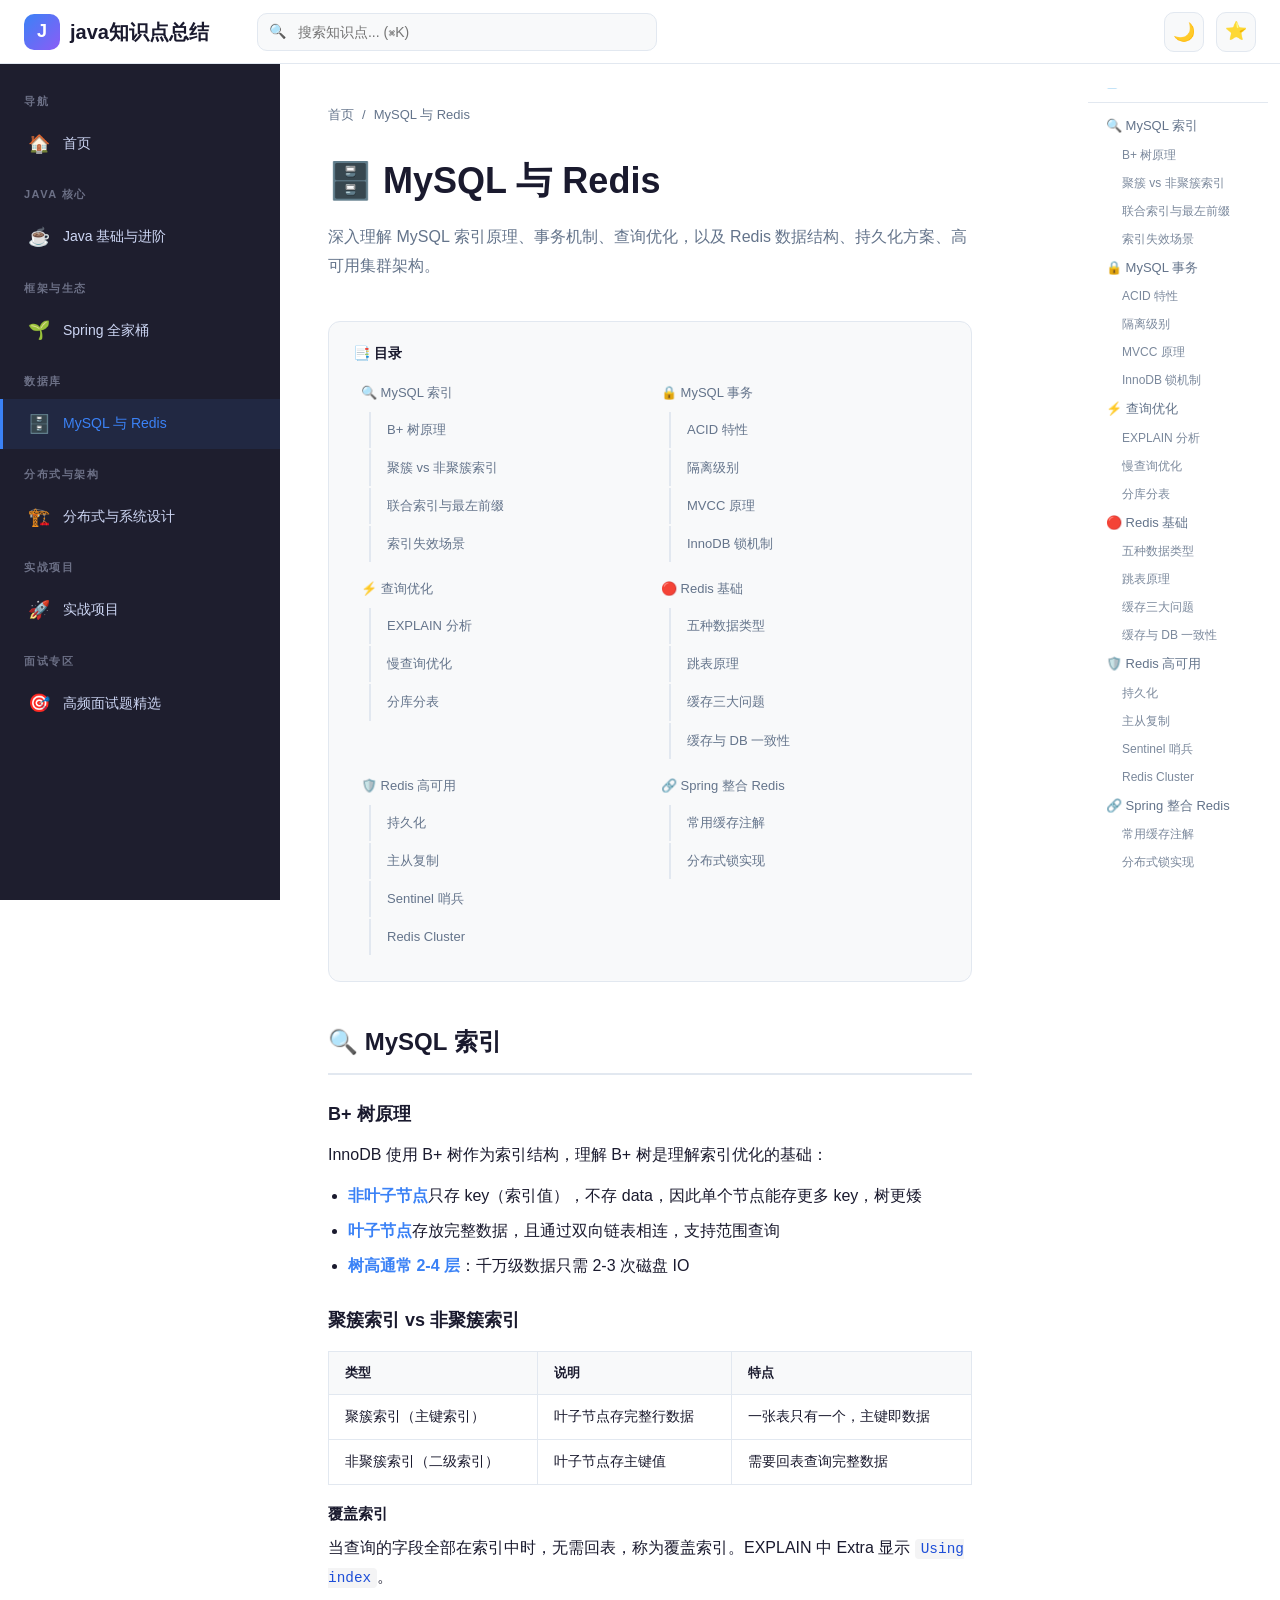
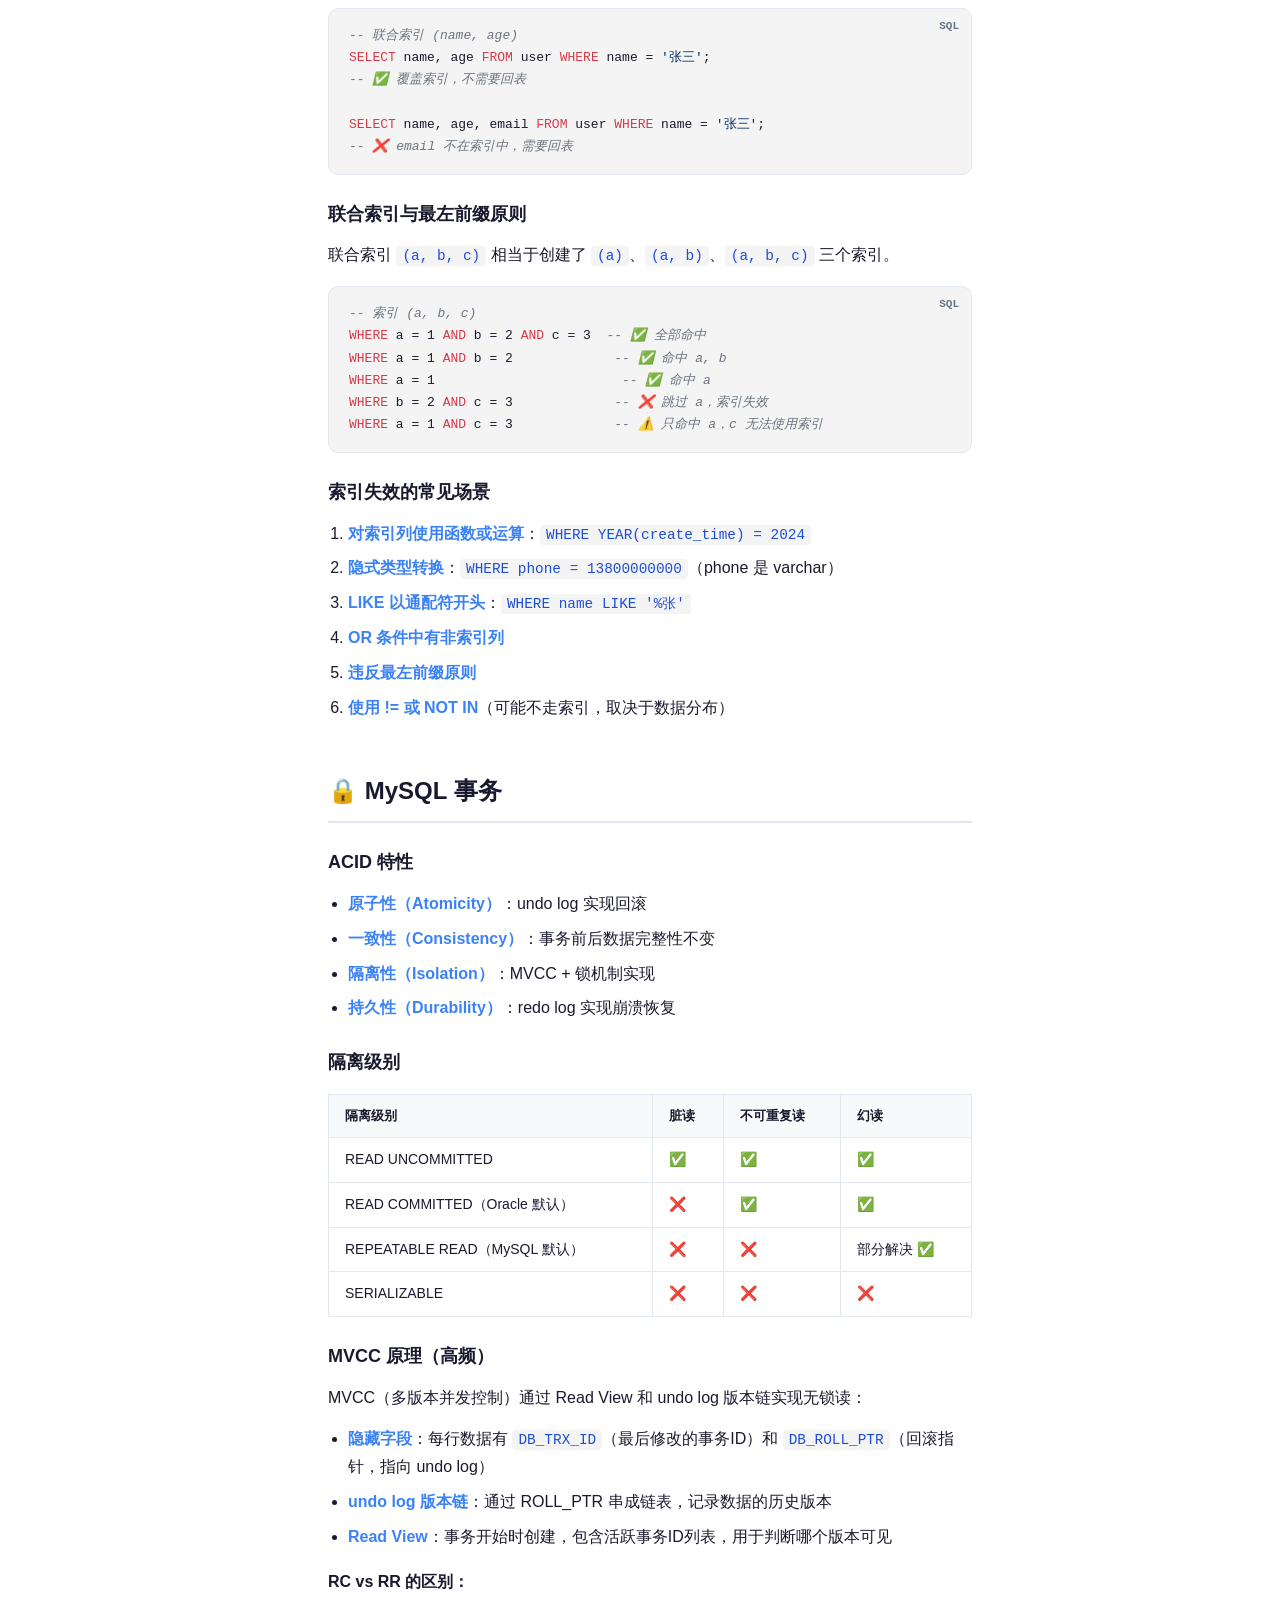
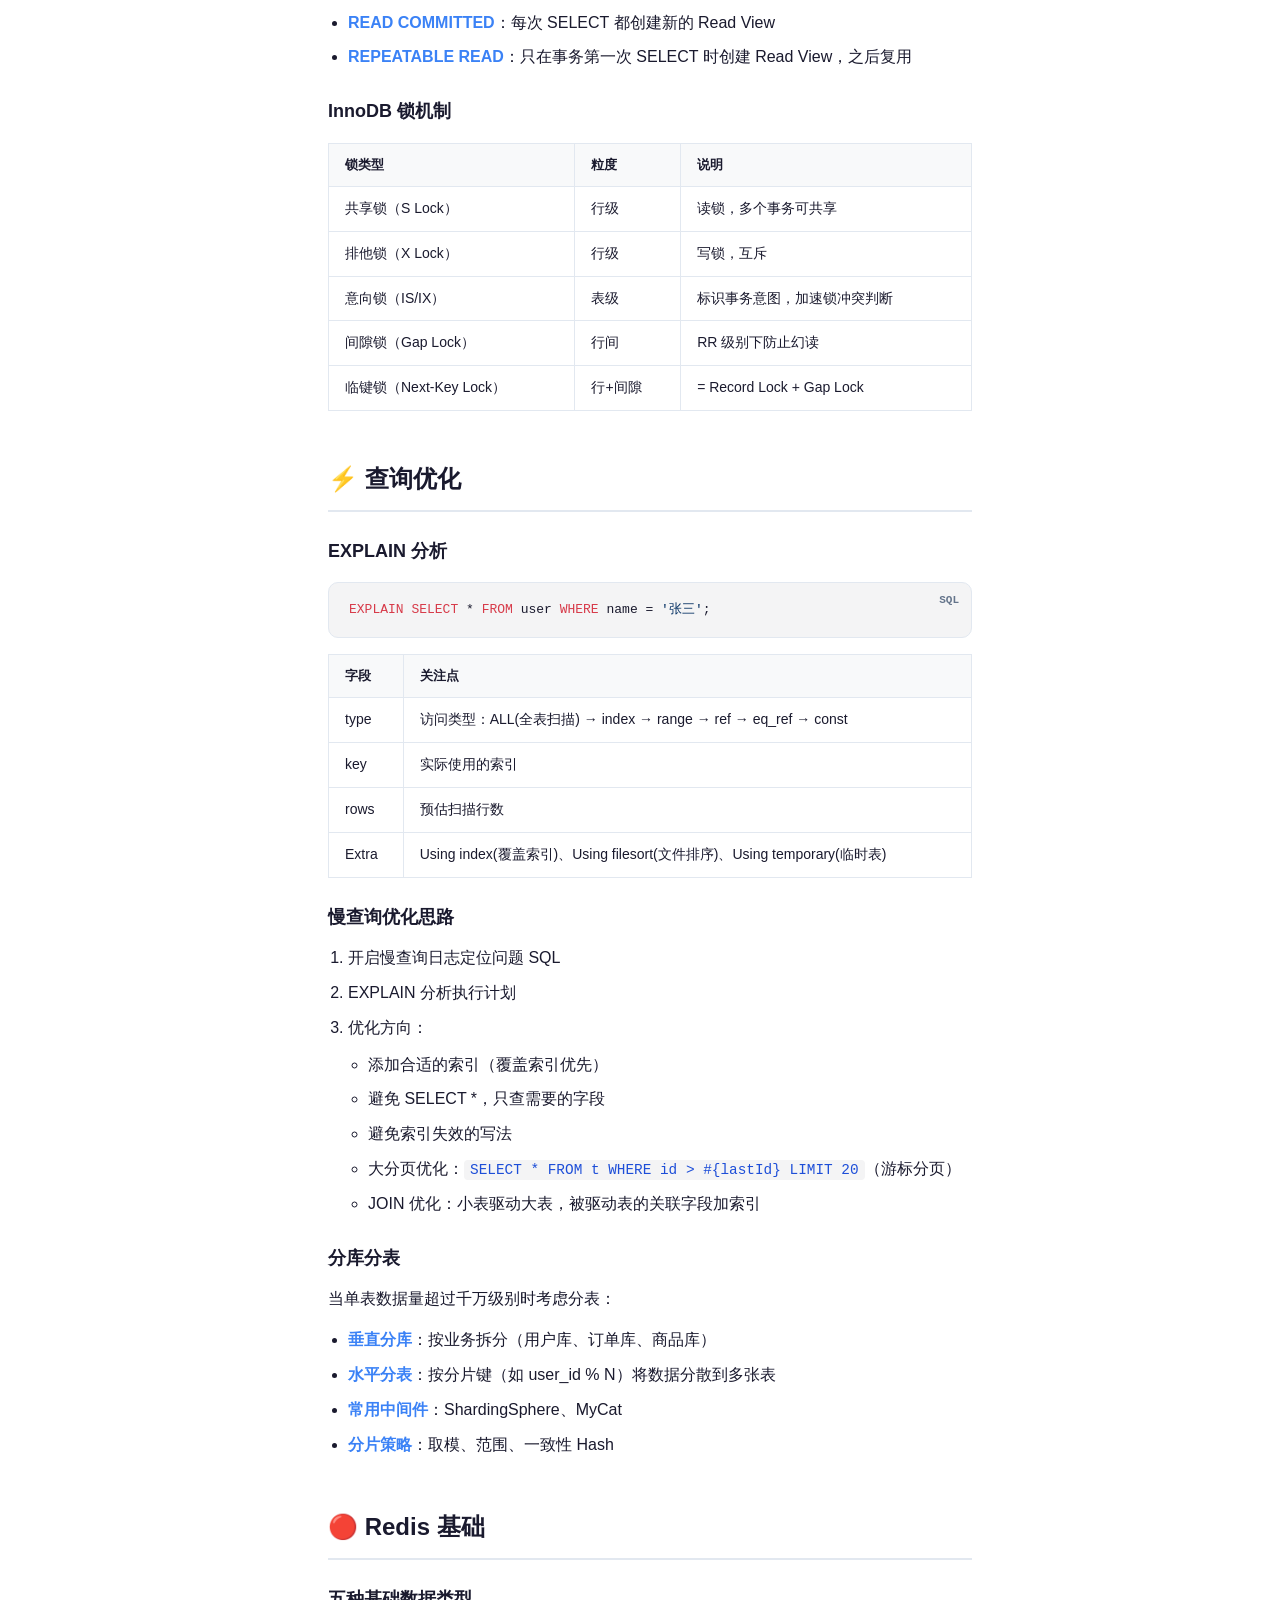
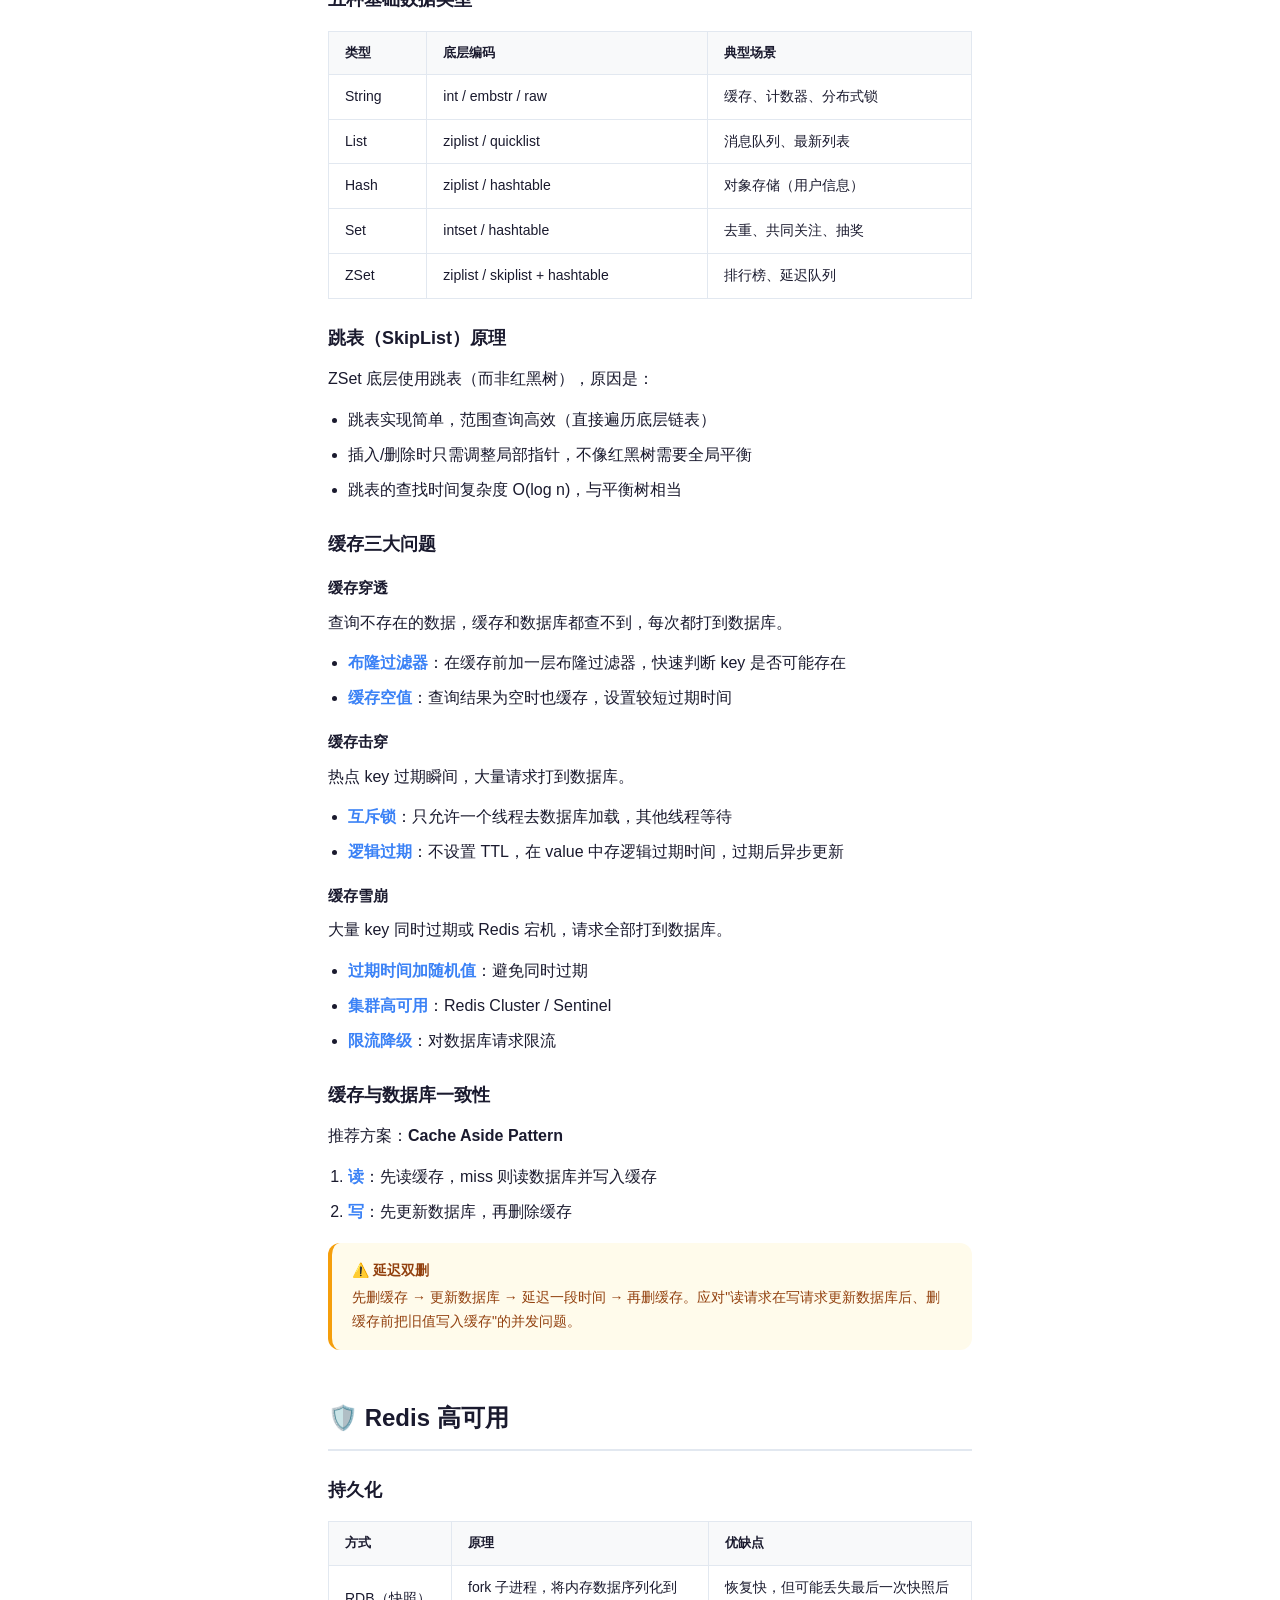
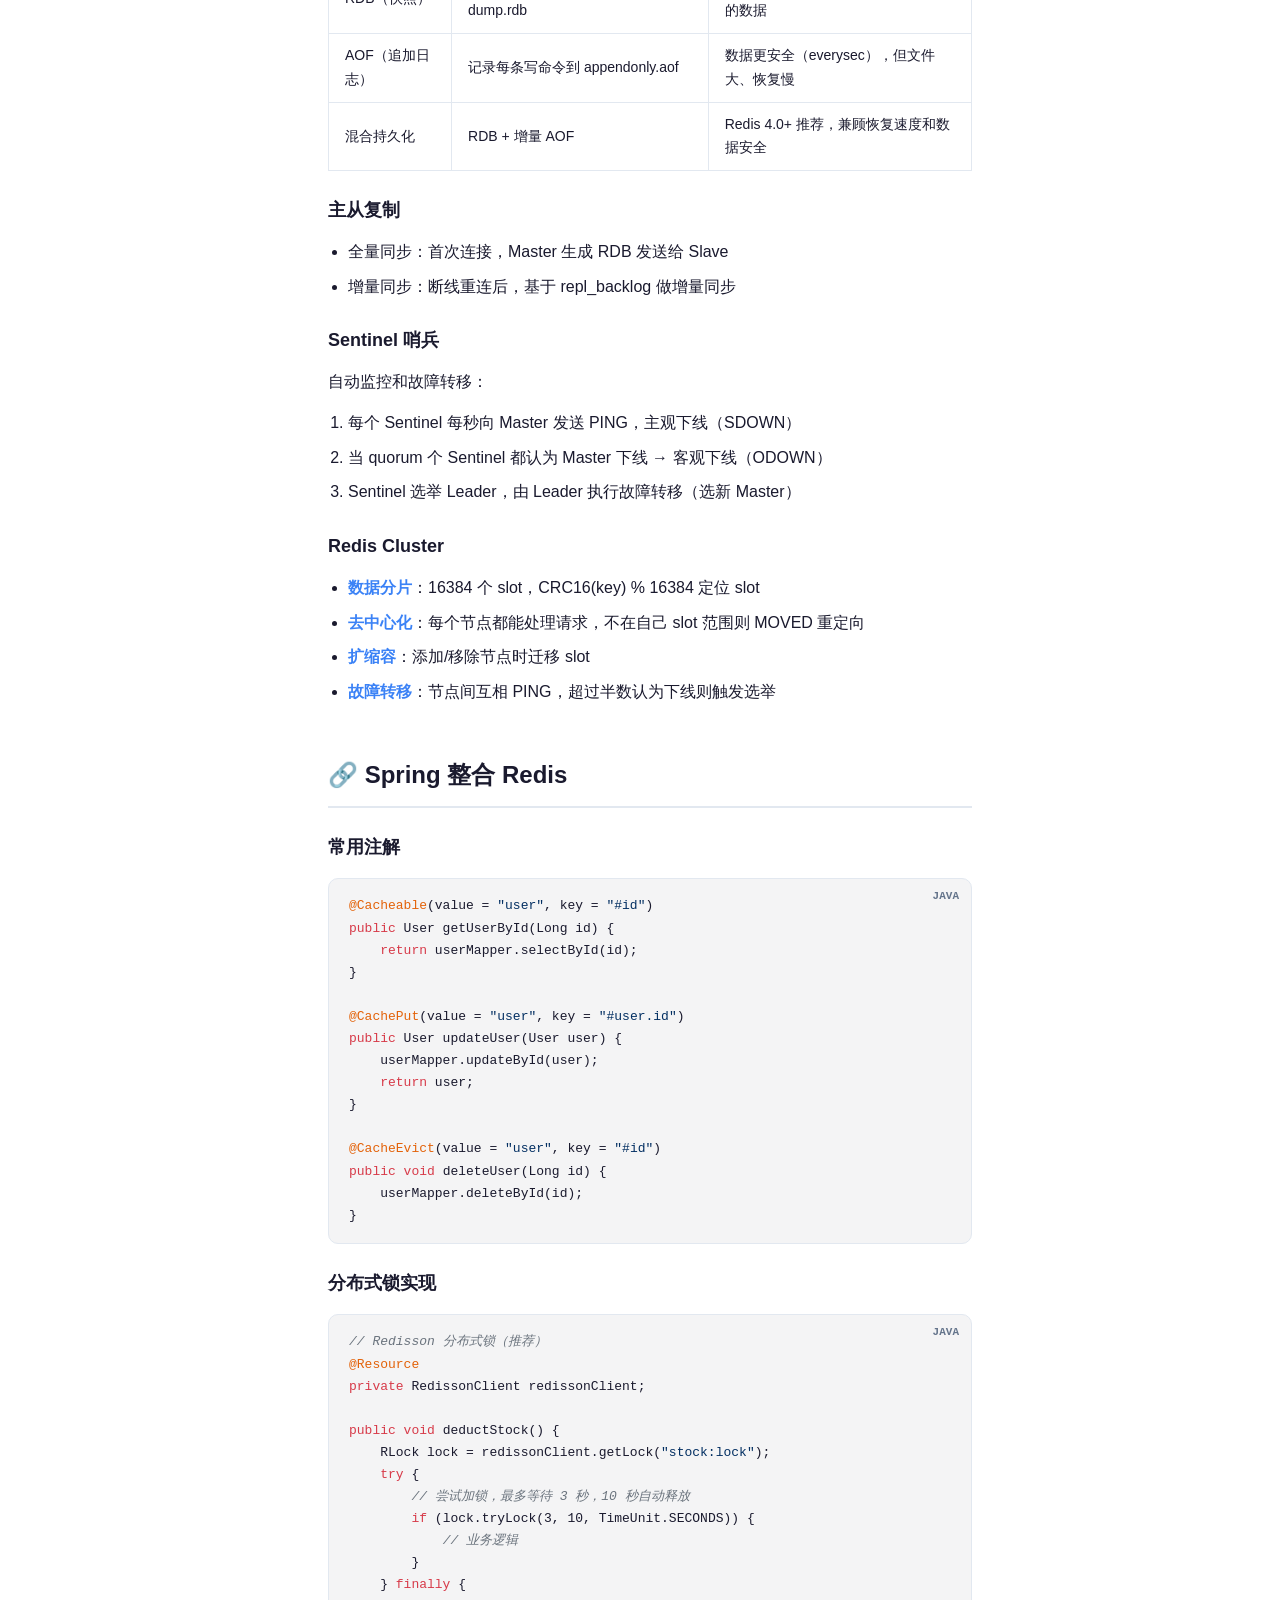
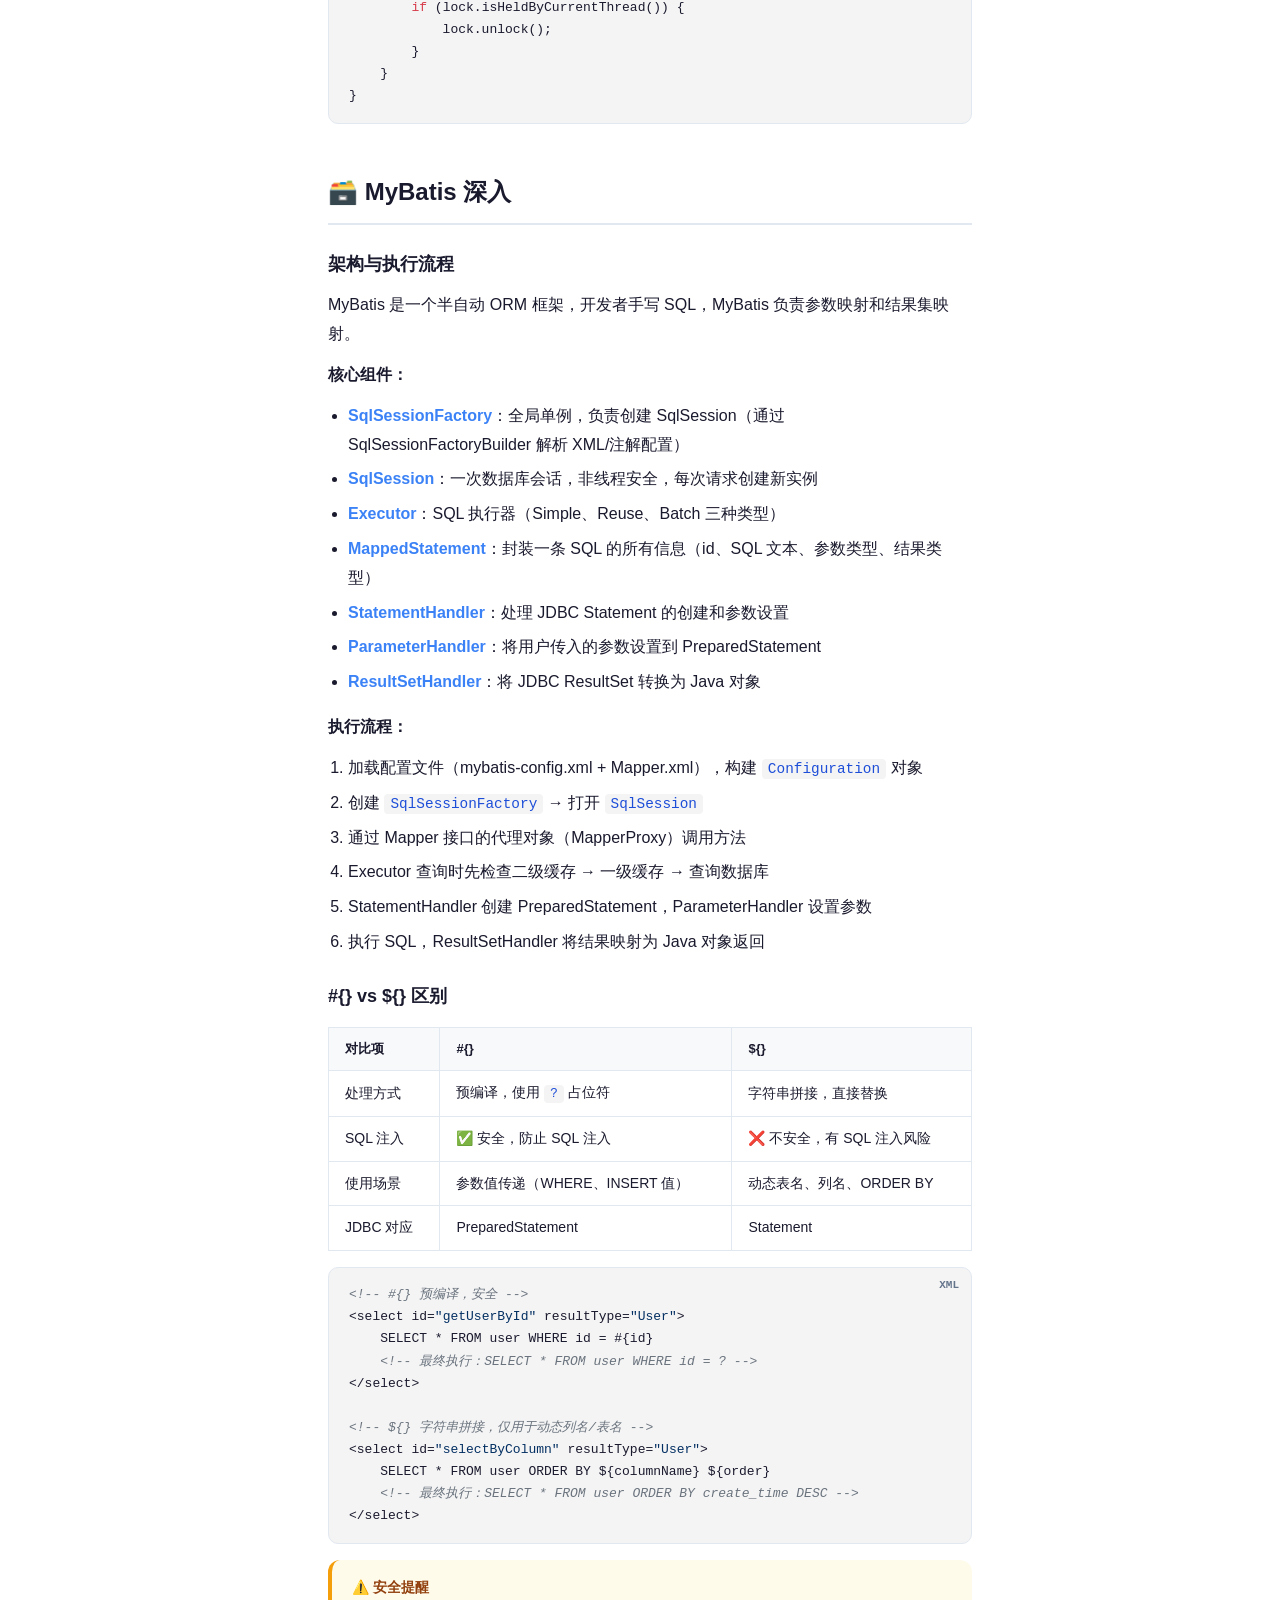
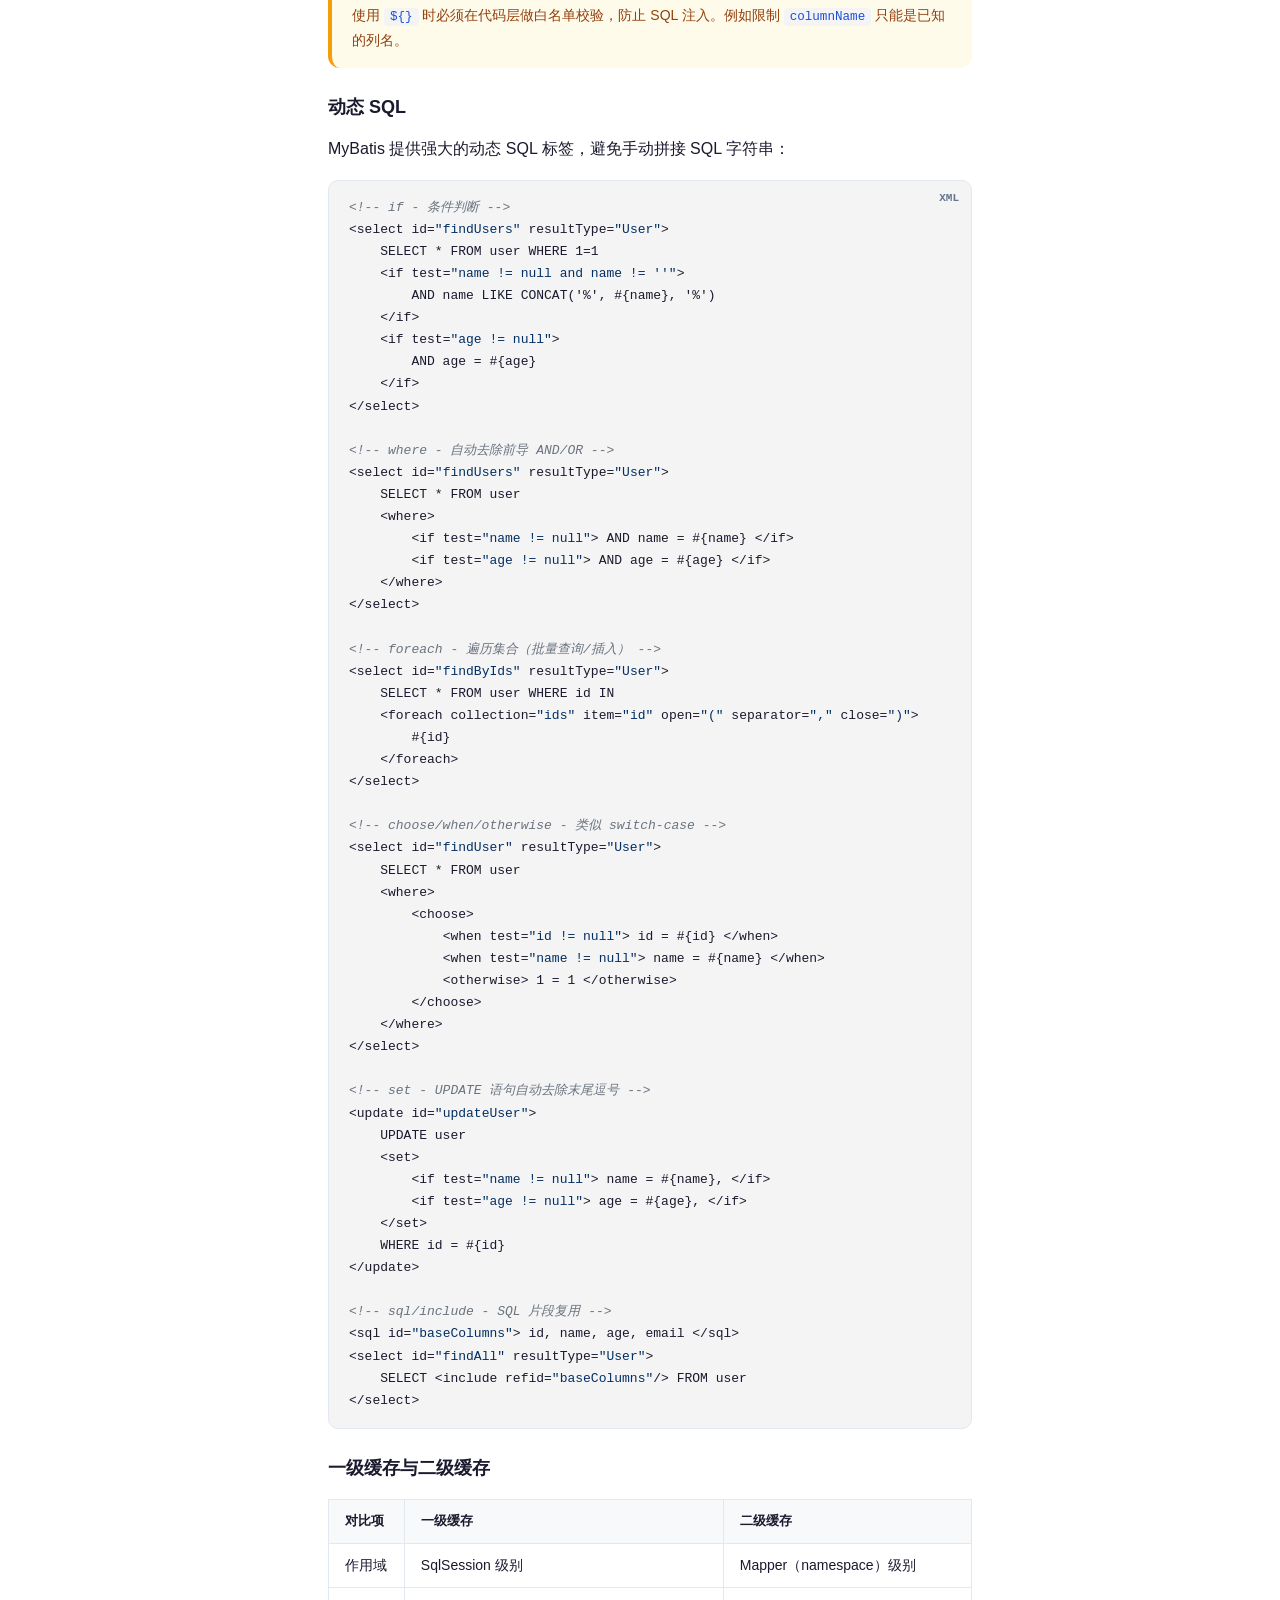
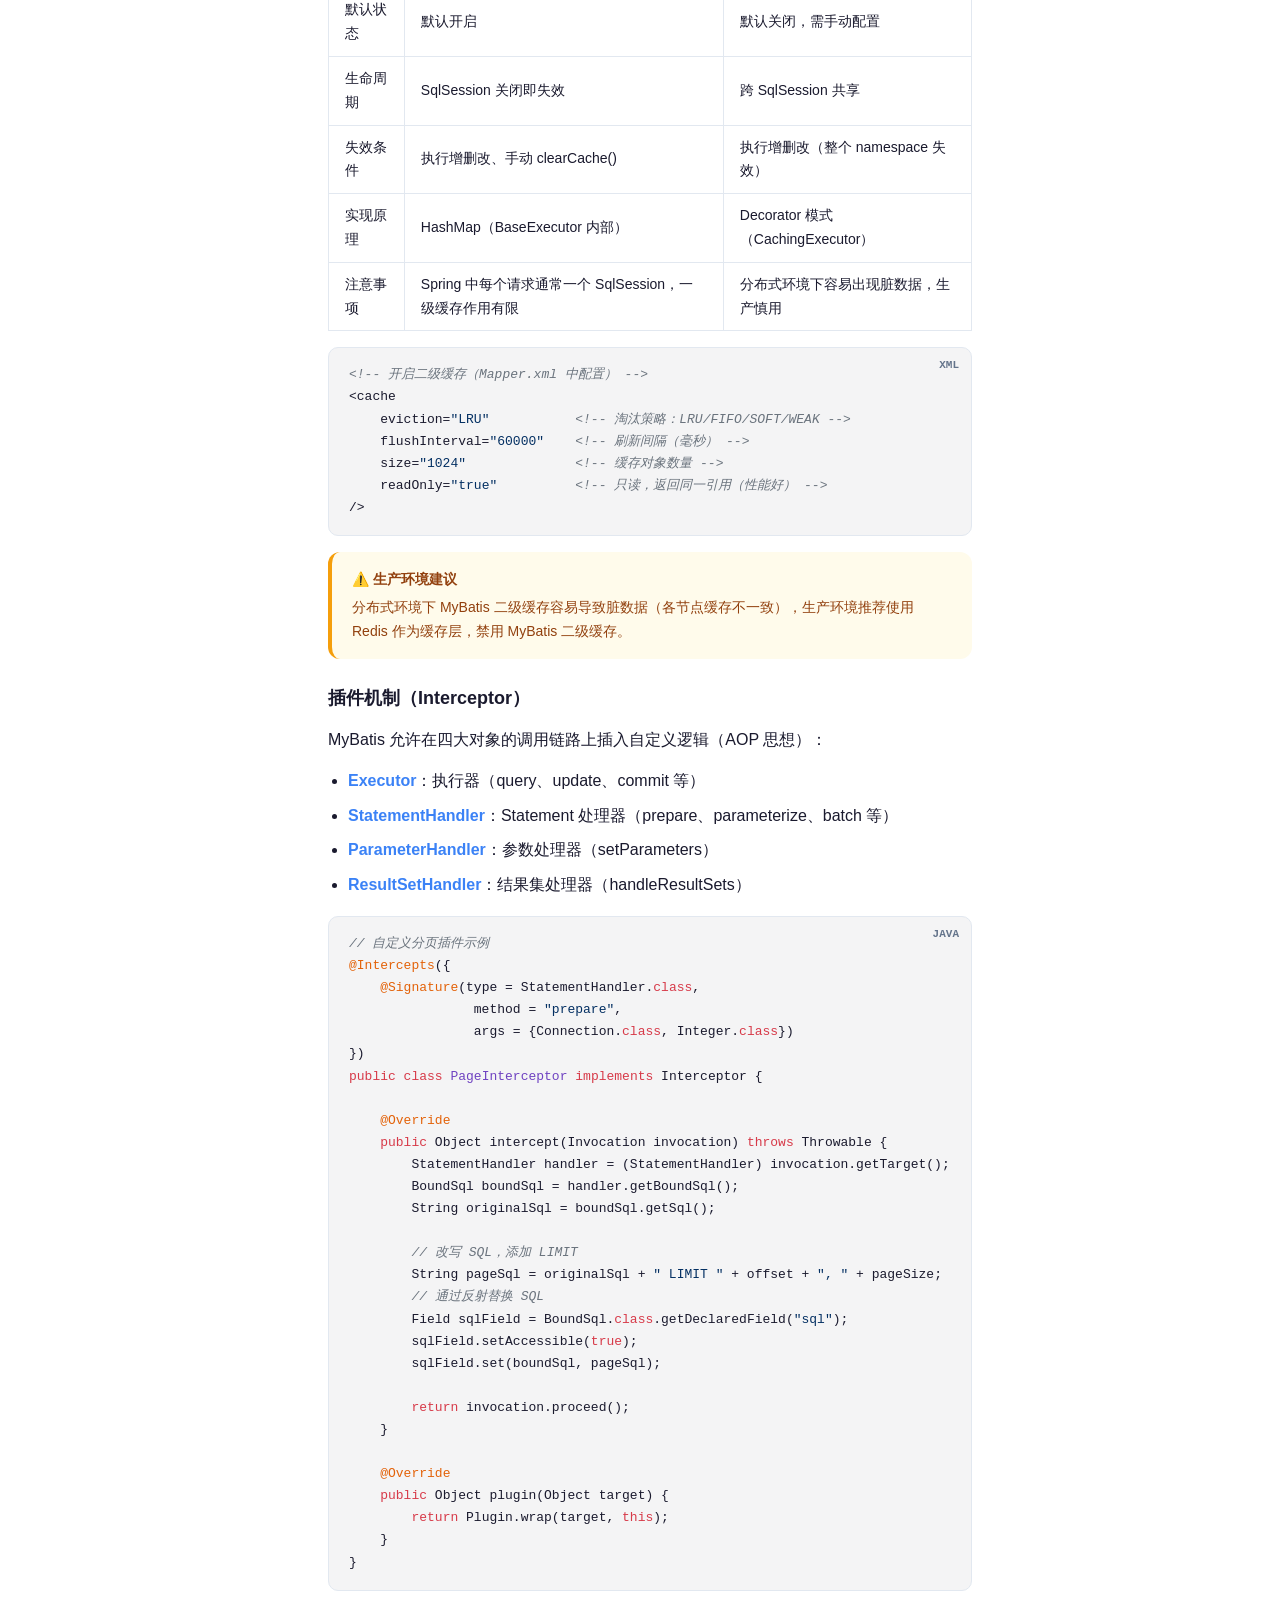
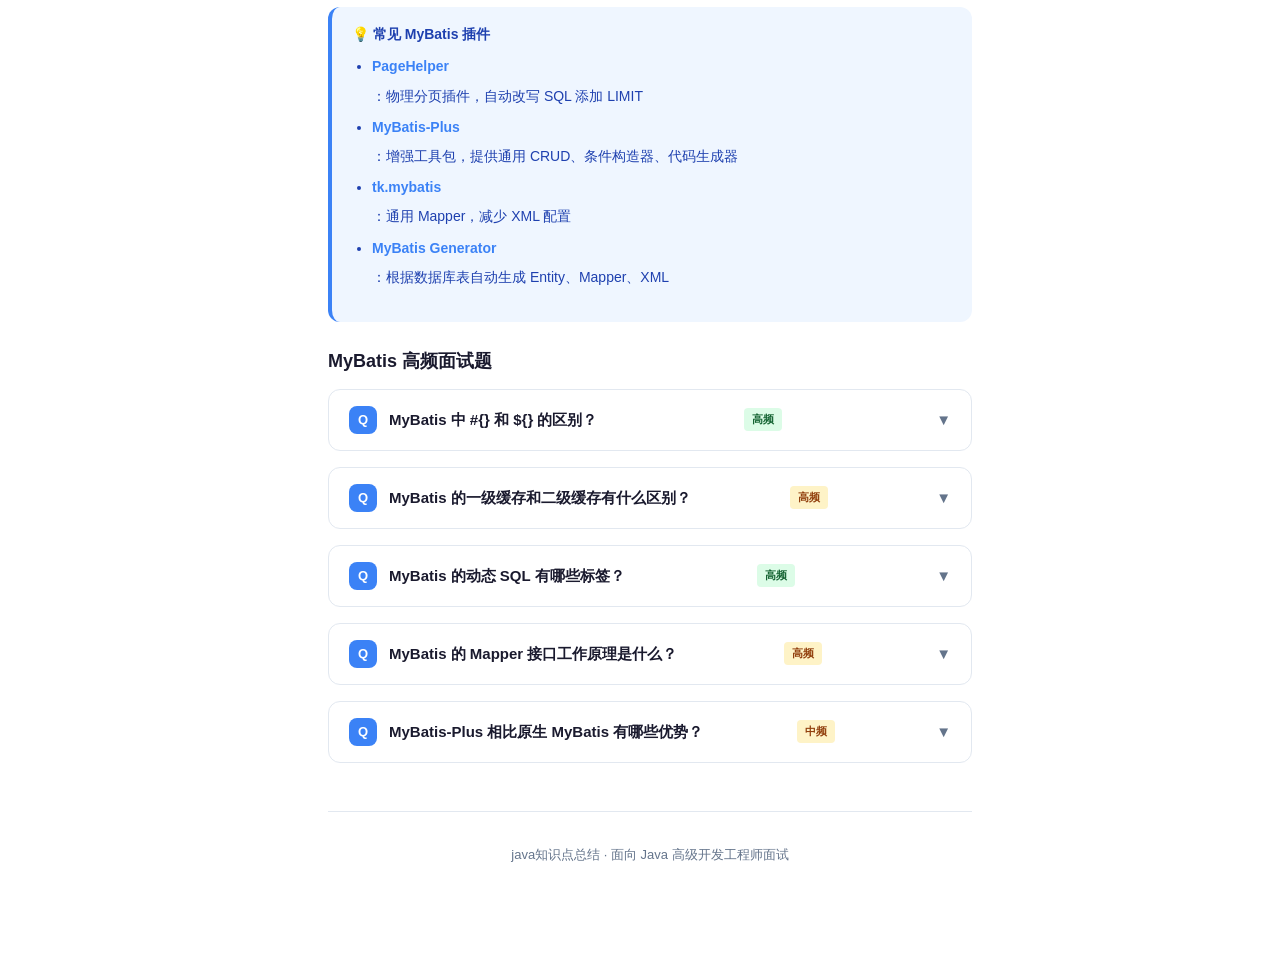
==== commit 3210333a: "feat: 项目更名「java知识点总结」+ JDK 21 深入 + MyBatis 章节 + 面试题扩充 + 实战项目页 - 全站项目名称改为「java知识点总结」 - java-core.html" ====
--- a/pages/database.html
+++ b/pages/database.html
@@ -3,7 +3,7 @@
 <head>
   <meta charset="UTF-8">
   <meta name="viewport" content="width=device-width, initial-scale=1.0">
-  <title>MySQL 与 Redis - JavaGuide 面试突击</title>
+  <title>MySQL 与 Redis - java知识点总结</title>
   <link rel="stylesheet" href="../css/style.css">
   <link rel="icon" href="data:image/svg+xml,<svg xmlns='http://www.w3.org/2000/svg' viewBox='0 0 100 100'><text y='.9em' font-size='90'>☕</text></svg>">
 </head>
@@ -11,7 +11,7 @@
   <header class="header">
     <div class="header-left">
       <button class="menu-toggle" id="menuToggle">☰</button>
-      <a href="../index.html" class="logo"><span class="logo-icon">J</span><span>JavaGuide 面试突击</span></a>
+      <a href="../index.html" class="logo"><span class="logo-icon">J</span><span>java知识点总结</span></a>
       <div class="search-box">
         <input type="text" id="searchInput" placeholder="搜索知识点... (⌘K)" autocomplete="off">
         <div class="search-results" id="searchResults"></div>
@@ -29,6 +29,7 @@
     <div class="sidebar-section"><div class="sidebar-title">框架与生态</div><a href="spring.html" class="sidebar-link"><span class="icon">🌱</span>Spring 全家桶</a></div>
     <div class="sidebar-section"><div class="sidebar-title">数据库</div><a href="database.html" class="sidebar-link active"><span class="icon">🗄️</span>MySQL 与 Redis</a></div>
     <div class="sidebar-section"><div class="sidebar-title">分布式与架构</div><a href="distribution.html" class="sidebar-link"><span class="icon">🏗️</span>分布式与系统设计</a></div>
+    <div class="sidebar-section"><div class="sidebar-title">实战项目</div><a href="projects.html" class="sidebar-link"><span class="icon">🚀</span>实战项目</a></div>
     <div class="sidebar-section"><div class="sidebar-title">面试专区</div><a href="interview.html" class="sidebar-link"><span class="icon">🎯</span>高频面试题精选</a></div>
   </nav>
   <div class="sidebar-overlay" id="sidebarOverlay"></div>
@@ -369,8 +370,271 @@
 }</pre>
       </section>
 
+      <!-- ==================== MyBatis ==================== -->
+      <section class="knowledge-section" id="mybatis">
+        <h2>🗃️ MyBatis 深入</h2>
+
+        <h3 id="mybatis-arch">架构与执行流程</h3>
+        <p>MyBatis 是一个半自动 ORM 框架，开发者手写 SQL，MyBatis 负责参数映射和结果集映射。</p>
+        <p><strong>核心组件：</strong></p>
+        <ul>
+          <li><strong>SqlSessionFactory</strong>：全局单例，负责创建 SqlSession（通过 SqlSessionFactoryBuilder 解析 XML/注解配置）</li>
+          <li><strong>SqlSession</strong>：一次数据库会话，非线程安全，每次请求创建新实例</li>
+          <li><strong>Executor</strong>：SQL 执行器（Simple、Reuse、Batch 三种类型）</li>
+          <li><strong>MappedStatement</strong>：封装一条 SQL 的所有信息（id、SQL 文本、参数类型、结果类型）</li>
+          <li><strong>StatementHandler</strong>：处理 JDBC Statement 的创建和参数设置</li>
+          <li><strong>ParameterHandler</strong>：将用户传入的参数设置到 PreparedStatement</li>
+          <li><strong>ResultSetHandler</strong>：将 JDBC ResultSet 转换为 Java 对象</li>
+        </ul>
+
+        <p><strong>执行流程：</strong></p>
+        <ol>
+          <li>加载配置文件（mybatis-config.xml + Mapper.xml），构建 <code>Configuration</code> 对象</li>
+          <li>创建 <code>SqlSessionFactory</code> → 打开 <code>SqlSession</code></li>
+          <li>通过 Mapper 接口的代理对象（MapperProxy）调用方法</li>
+          <li>Executor 查询时先检查二级缓存 → 一级缓存 → 查询数据库</li>
+          <li>StatementHandler 创建 PreparedStatement，ParameterHandler 设置参数</li>
+          <li>执行 SQL，ResultSetHandler 将结果映射为 Java 对象返回</li>
+        </ol>
+
+        <h3 id="mybatis-#vs$">#{} vs ${} 区别</h3>
+        <table>
+          <tr><th>对比项</th><th>#{}</th><th>${}</th></tr>
+          <tr><td>处理方式</td><td>预编译，使用 <code>?</code> 占位符</td><td>字符串拼接，直接替换</td></tr>
+          <tr><td>SQL 注入</td><td>✅ 安全，防止 SQL 注入</td><td>❌ 不安全，有 SQL 注入风险</td></tr>
+          <tr><td>使用场景</td><td>参数值传递（WHERE、INSERT 值）</td><td>动态表名、列名、ORDER BY</td></tr>
+          <tr><td>JDBC 对应</td><td>PreparedStatement</td><td>Statement</td></tr>
+        </table>
+
+        <pre data-lang="xml"><span class="cm">&lt;!-- #{} 预编译，安全 --&gt;</span>
+<span class="tag">&lt;select</span> id=<span class="str">"getUserById"</span> resultType=<span class="str">"User"</span><span class="tag">&gt;</span>
+    SELECT * FROM user WHERE id = #{id}
+    <span class="cm">&lt;!-- 最终执行：SELECT * FROM user WHERE id = ? --&gt;</span>
+<span class="tag">&lt;/select&gt;</span>
+
+<span class="cm">&lt;!-- ${} 字符串拼接，仅用于动态列名/表名 --&gt;</span>
+<span class="tag">&lt;select</span> id=<span class="str">"selectByColumn"</span> resultType=<span class="str">"User"</span><span class="tag">&gt;</span>
+    SELECT * FROM user ORDER BY ${columnName} ${order}
+    <span class="cm">&lt;!-- 最终执行：SELECT * FROM user ORDER BY create_time DESC --&gt;</span>
+<span class="tag">&lt;/select&gt;</span></pre>
+
+        <div class="info-box warning">
+          <strong>⚠️ 安全提醒</strong>
+          使用 <code>${}</code> 时必须在代码层做白名单校验，防止 SQL 注入。例如限制 <code>columnName</code> 只能是已知的列名。
+        </div>
+
+        <h3 id="mybatis-dynamic">动态 SQL</h3>
+        <p>MyBatis 提供强大的动态 SQL 标签，避免手动拼接 SQL 字符串：</p>
+
+        <pre data-lang="xml"><span class="cm">&lt;!-- if - 条件判断 --&gt;</span>
+<span class="tag">&lt;select</span> id=<span class="str">"findUsers"</span> resultType=<span class="str">"User"</span><span class="tag">&gt;</span>
+    SELECT * FROM user WHERE 1=1
+    <span class="tag">&lt;if</span> test=<span class="str">"name != null and name != ''"</span><span class="tag">&gt;</span>
+        AND name LIKE CONCAT('%', #{name}, '%')
+    <span class="tag">&lt;/if&gt;</span>
+    <span class="tag">&lt;if</span> test=<span class="str">"age != null"</span><span class="tag">&gt;</span>
+        AND age = #{age}
+    <span class="tag">&lt;/if&gt;</span>
+<span class="tag">&lt;/select&gt;</span>
+
+<span class="cm">&lt;!-- where - 自动去除前导 AND/OR --&gt;</span>
+<span class="tag">&lt;select</span> id=<span class="str">"findUsers"</span> resultType=<span class="str">"User"</span><span class="tag">&gt;</span>
+    SELECT * FROM user
+    <span class="tag">&lt;where&gt;</span>
+        <span class="tag">&lt;if</span> test=<span class="str">"name != null"</span><span class="tag">&gt;</span> AND name = #{name} <span class="tag">&lt;/if&gt;</span>
+        <span class="tag">&lt;if</span> test=<span class="str">"age != null"</span><span class="tag">&gt;</span> AND age = #{age} <span class="tag">&lt;/if&gt;</span>
+    <span class="tag">&lt;/where&gt;</span>
+<span class="tag">&lt;/select&gt;</span>
+
+<span class="cm">&lt;!-- foreach - 遍历集合（批量查询/插入） --&gt;</span>
+<span class="tag">&lt;select</span> id=<span class="str">"findByIds"</span> resultType=<span class="str">"User"</span><span class="tag">&gt;</span>
+    SELECT * FROM user WHERE id IN
+    <span class="tag">&lt;foreach</span> collection=<span class="str">"ids"</span> item=<span class="str">"id"</span> open=<span class="str">"("</span> separator=<span class="str">","</span> close=<span class="str">")"</span><span class="tag">&gt;</span>
+        #{id}
+    <span class="tag">&lt;/foreach&gt;</span>
+<span class="tag">&lt;/select&gt;</span>
+
+<span class="cm">&lt;!-- choose/when/otherwise - 类似 switch-case --&gt;</span>
+<span class="tag">&lt;select</span> id=<span class="str">"findUser"</span> resultType=<span class="str">"User"</span><span class="tag">&gt;</span>
+    SELECT * FROM user
+    <span class="tag">&lt;where&gt;</span>
+        <span class="tag">&lt;choose&gt;</span>
+            <span class="tag">&lt;when</span> test=<span class="str">"id != null"</span><span class="tag">&gt;</span> id = #{id} <span class="tag">&lt;/when&gt;</span>
+            <span class="tag">&lt;when</span> test=<span class="str">"name != null"</span><span class="tag">&gt;</span> name = #{name} <span class="tag">&lt;/when&gt;</span>
+            <span class="tag">&lt;otherwise&gt;</span> 1 = 1 <span class="tag">&lt;/otherwise&gt;</span>
+        <span class="tag">&lt;/choose&gt;</span>
+    <span class="tag">&lt;/where&gt;</span>
+<span class="tag">&lt;/select&gt;</span>
+
+<span class="cm">&lt;!-- set - UPDATE 语句自动去除末尾逗号 --&gt;</span>
+<span class="tag">&lt;update</span> id=<span class="str">"updateUser"</span><span class="tag">&gt;</span>
+    UPDATE user
+    <span class="tag">&lt;set&gt;</span>
+        <span class="tag">&lt;if</span> test=<span class="str">"name != null"</span><span class="tag">&gt;</span> name = #{name}, <span class="tag">&lt;/if&gt;</span>
+        <span class="tag">&lt;if</span> test=<span class="str">"age != null"</span><span class="tag">&gt;</span> age = #{age}, <span class="tag">&lt;/if&gt;</span>
+    <span class="tag">&lt;/set&gt;</span>
+    WHERE id = #{id}
+<span class="tag">&lt;/update&gt;</span>
+
+<span class="cm">&lt;!-- sql/include - SQL 片段复用 --&gt;</span>
+<span class="tag">&lt;sql</span> id=<span class="str">"baseColumns"</span><span class="tag">&gt;</span> id, name, age, email <span class="tag">&lt;/sql&gt;</span>
+<span class="tag">&lt;select</span> id=<span class="str">"findAll"</span> resultType=<span class="str">"User"</span><span class="tag">&gt;</span>
+    SELECT <span class="tag">&lt;include</span> refid=<span class="str">"baseColumns"</span><span class="tag">/&gt;</span> FROM user
+<span class="tag">&lt;/select&gt;</span></pre>
+
+        <h3 id="mybatis-cache">一级缓存与二级缓存</h3>
+        <table>
+          <tr><th>对比项</th><th>一级缓存</th><th>二级缓存</th></tr>
+          <tr><td>作用域</td><td>SqlSession 级别</td><td>Mapper（namespace）级别</td></tr>
+          <tr><td>默认状态</td><td>默认开启</td><td>默认关闭，需手动配置</td></tr>
+          <tr><td>生命周期</td><td>SqlSession 关闭即失效</td><td>跨 SqlSession 共享</td></tr>
+          <tr><td>失效条件</td><td>执行增删改、手动 clearCache()</td><td>执行增删改（整个 namespace 失效）</td></tr>
+          <tr><td>实现原理</td><td>HashMap（BaseExecutor 内部）</td><td>Decorator 模式（CachingExecutor）</td></tr>
+          <tr><td>注意事项</td><td>Spring 中每个请求通常一个 SqlSession，一级缓存作用有限</td><td>分布式环境下容易出现脏数据，生产慎用</td></tr>
+        </table>
+
+        <pre data-lang="xml"><span class="cm">&lt;!-- 开启二级缓存（Mapper.xml 中配置） --&gt;</span>
+<span class="tag">&lt;cache</span>
+    eviction=<span class="str">"LRU"</span>           <span class="cm">&lt;!-- 淘汰策略：LRU/FIFO/SOFT/WEAK --&gt;</span>
+    flushInterval=<span class="str">"60000"</span>    <span class="cm">&lt;!-- 刷新间隔（毫秒） --&gt;</span>
+    size=<span class="str">"1024"</span>              <span class="cm">&lt;!-- 缓存对象数量 --&gt;</span>
+    readOnly=<span class="str">"true"</span>          <span class="cm">&lt;!-- 只读，返回同一引用（性能好） --&gt;</span>
+<span class="tag">/&gt;</span></pre>
+
+        <div class="info-box warning">
+          <strong>⚠️ 生产环境建议</strong>
+          分布式环境下 MyBatis 二级缓存容易导致脏数据（各节点缓存不一致），生产环境推荐使用 Redis 作为缓存层，禁用 MyBatis 二级缓存。
+        </div>
+
+        <h3 id="mybatis-plugin">插件机制（Interceptor）</h3>
+        <p>MyBatis 允许在四大对象的调用链路上插入自定义逻辑（AOP 思想）：</p>
+        <ul>
+          <li><strong>Executor</strong>：执行器（query、update、commit 等）</li>
+          <li><strong>StatementHandler</strong>：Statement 处理器（prepare、parameterize、batch 等）</li>
+          <li><strong>ParameterHandler</strong>：参数处理器（setParameters）</li>
+          <li><strong>ResultSetHandler</strong>：结果集处理器（handleResultSets）</li>
+        </ul>
+
+        <pre data-lang="java"><span class="cm">// 自定义分页插件示例</span>
+<span class="ann">@Intercepts</span>({
+    <span class="ann">@Signature</span>(type = StatementHandler.<span class="kw">class</span>,
+                method = <span class="str">"prepare"</span>,
+                args = {Connection.<span class="kw">class</span>, Integer.<span class="kw">class</span>})
+})
+<span class="kw">public class</span> <span class="type">PageInterceptor</span> <span class="kw">implements</span> Interceptor {
+
+    <span class="ann">@Override</span>
+    <span class="kw">public</span> Object intercept(Invocation invocation) <span class="kw">throws</span> Throwable {
+        StatementHandler handler = (StatementHandler) invocation.getTarget();
+        BoundSql boundSql = handler.getBoundSql();
+        String originalSql = boundSql.getSql();
+
+        <span class="cm">// 改写 SQL，添加 LIMIT</span>
+        String pageSql = originalSql + <span class="str">" LIMIT "</span> + offset + <span class="str">", "</span> + pageSize;
+        <span class="cm">// 通过反射替换 SQL</span>
+        Field sqlField = BoundSql.<span class="kw">class</span>.getDeclaredField(<span class="str">"sql"</span>);
+        sqlField.setAccessible(<span class="kw">true</span>);
+        sqlField.set(boundSql, pageSql);
+
+        <span class="kw">return</span> invocation.proceed();
+    }
+
+    <span class="ann">@Override</span>
+    <span class="kw">public</span> Object plugin(Object target) {
+        <span class="kw">return</span> Plugin.wrap(target, <span class="kw">this</span>);
+    }
+}</pre>
+
+        <div class="info-box info">
+          <strong>💡 常见 MyBatis 插件</strong>
+          <ul>
+            <li><strong>PageHelper</strong>：物理分页插件，自动改写 SQL 添加 LIMIT</li>
+            <li><strong>MyBatis-Plus</strong>：增强工具包，提供通用 CRUD、条件构造器、代码生成器</li>
+            <li><strong>tk.mybatis</strong>：通用 Mapper，减少 XML 配置</li>
+            <li><strong>MyBatis Generator</strong>：根据数据库表自动生成 Entity、Mapper、XML</li>
+          </ul>
+        </div>
+
+        <h3 id="mybatis-interview">MyBatis 高频面试题</h3>
+
+        <div class="qa-item">
+          <div class="qa-question">
+            <span>MyBatis 中 #{} 和 ${} 的区别？</span>
+            <span class="difficulty easy">高频</span>
+            <span class="arrow">▼</span>
+          </div>
+          <div class="qa-answer"><div class="qa-answer-inner">
+            <p><code>#{}</code> 使用预编译（PreparedStatement），参数用 <code>?</code> 占位，安全防注入。<code>${}</code> 直接字符串拼接，有 SQL 注入风险。</p>
+            <p><code>#{}</code> 适用于参数值，<code>${}</code> 仅用于动态表名、列名、ORDER BY 等不能用占位符的场景，使用时需做白名单校验。</p>
+          </div></div>
+        </div>
+
+        <div class="qa-item">
+          <div class="qa-question">
+            <span>MyBatis 的一级缓存和二级缓存有什么区别？</span>
+            <span class="difficulty medium">高频</span>
+            <span class="arrow">▼</span>
+          </div>
+          <div class="qa-answer"><div class="qa-answer-inner">
+            <p>一级缓存是 SqlSession 级别，默认开启，同一 SqlSession 内相同查询直接返回缓存结果，执行增删改后自动失效。</p>
+            <p>二级缓存是 Mapper 级别，默认关闭，跨 SqlSession 共享。需在 Mapper.xml 中配置 <code>&lt;cache/&gt;</code>，实体类实现 Serializable。分布式环境下容易出现脏数据，生产推荐用 Redis 替代。</p>
+          </div></div>
+        </div>
+
+        <div class="qa-item">
+          <div class="qa-question">
+            <span>MyBatis 的动态 SQL 有哪些标签？</span>
+            <span class="difficulty easy">高频</span>
+            <span class="arrow">▼</span>
+          </div>
+          <div class="qa-answer"><div class="qa-answer-inner">
+            <ul>
+              <li><code>&lt;if&gt;</code>：条件判断</li>
+              <li><code>&lt;where&gt;</code>：自动去除前导 AND/OR</li>
+              <li><code>&lt;set&gt;</code>：UPDATE 时自动去除末尾逗号</li>
+              <li><code>&lt;choose&gt;/&lt;when&gt;/&lt;otherwise&gt;</code>：类似 switch-case</li>
+              <li><code>&lt;foreach&gt;</code>：遍历集合，常用于 IN 查询和批量插入</li>
+              <li><code>&lt;trim&gt;</code>：自定义前缀/后缀的添加和去除</li>
+              <li><code>&lt;sql&gt;/&lt;include&gt;</code>：SQL 片段复用</li>
+            </ul>
+          </div></div>
+        </div>
+
+        <div class="qa-item">
+          <div class="qa-question">
+            <span>MyBatis 的 Mapper 接口工作原理是什么？</span>
+            <span class="difficulty medium">高频</span>
+            <span class="arrow">▼</span>
+          </div>
+          <div class="qa-answer"><div class="qa-answer-inner">
+            <p>MyBatis 启动时为每个 Mapper 接口生成一个 <strong>MapperProxy</strong> 代理对象（JDK 动态代理），存入 <code>Configuration</code> 的 Map 中。</p>
+            <p>调用 Mapper 方法时，MapperProxy 拦截方法调用，根据接口全限定名 + 方法名找到对应的 <code>MappedStatement</code>，然后委托给 SqlSession 执行 SQL。</p>
+            <p>这也是为什么 Mapper 接口不需要实现类的原因——由动态代理在运行时生成。</p>
+          </div></div>
+        </div>
+
+        <div class="qa-item">
+          <div class="qa-question">
+            <span>MyBatis-Plus 相比原生 MyBatis 有哪些优势？</span>
+            <span class="difficulty medium">中频</span>
+            <span class="arrow">▼</span>
+          </div>
+          <div class="qa-answer"><div class="qa-answer-inner">
+            <ul>
+              <li><strong>通用 CRUD</strong>：继承 BaseMapper 即可获得单表增删改查，无需写 XML</li>
+              <li><strong>条件构造器</strong>：LambdaQueryWrapper 链式构建查询条件，类型安全</li>
+              <li><strong>分页插件</strong>：内置 PaginationInnerInterceptor，开箱即用</li>
+              <li><strong>代码生成器</strong>：根据数据库表自动生成 Entity、Mapper、Service、Controller</li>
+              <li><strong>逻辑删除</strong>：配置后自动在 SQL 中添加 deleted 条件</li>
+              <li><strong>自动填充</strong>：createTime、updateTime 等字段自动填充</li>
+              <li><strong>乐观锁</strong>：@Version 注解支持</li>
+            </ul>
+          </div></div>
+        </div>
+      </section>
+
       <footer class="footer">
-        <p>JavaGuide 面试突击 · 面向 Java 高级开发工程师面试</p>
+        <p>java知识点总结 · 面向 Java 高级开发工程师面试</p>
       </footer>
     </div>
   </main>
--- a/css/style.css
+++ b/css/style.css
@@ -294,7 +294,7 @@
 
 .content {
   max-width: 900px;
-  margin: 0 auto;
+  margin: 0 260px 0 auto;
   padding: 40px 48px 80px;
 }
 
@@ -769,6 +769,7 @@
     display: flex;
   }
   .content {
+    margin: 0 auto;
     padding: 24px 20px 60px;
   }
   .hero h1 {
@@ -835,3 +836,172 @@
 .toc-sub a:hover {
   color: var(--accent);
 }
+
+/* ===== Floating TOC (Right Side) ===== */
+.floating-toc {
+  position: fixed;
+  right: 24px;
+  top: calc(var(--header-height) + 24px);
+  width: 220px;
+  max-height: calc(100vh - var(--header-height) - 48px);
+  overflow-y: auto;
+  z-index: 100;
+  padding: 16px 0;
+  font-size: 13px;
+  transition: opacity 0.3s;
+}
+
+.floating-toc-title {
+  font-size: 12px;
+  font-weight: 700;
+  color: var(--text-secondary);
+  text-transform: uppercase;
+  letter-spacing: 1px;
+  padding: 0 16px 10px;
+  border-bottom: 1px solid var(--border);
+  margin-bottom: 8px;
+}
+
+.floating-toc-list {
+  list-style: none;
+  padding: 0;
+  margin: 0;
+}
+
+.floating-toc-list li {
+  margin: 0;
+}
+
+.floating-toc-list a {
+  display: block;
+  padding: 5px 16px;
+  color: var(--text-secondary);
+  text-decoration: none;
+  border-left: 2px solid transparent;
+  transition: all 0.2s;
+  line-height: 1.5;
+  white-space: nowrap;
+  overflow: hidden;
+  text-overflow: ellipsis;
+}
+
+.floating-toc-list a:hover {
+  color: var(--accent);
+  background: var(--accent-light);
+}
+
+.floating-toc-list a.active {
+  color: var(--accent);
+  border-left-color: var(--accent);
+  font-weight: 600;
+  background: var(--accent-light);
+}
+
+.floating-toc-list .ftoc-sub {
+  list-style: none;
+  padding: 0;
+  margin: 0;
+}
+
+.floating-toc-list .ftoc-sub a {
+  padding-left: 32px;
+  font-size: 12px;
+  opacity: 0.85;
+}
+
+/* Collapsible toggle for mobile */
+.floating-toc-toggle {
+  display: none;
+  position: fixed;
+  right: 24px;
+  bottom: 80px;
+  width: 44px;
+  height: 44px;
+  border-radius: 50%;
+  background: var(--accent);
+  color: white;
+  border: none;
+  font-size: 20px;
+  cursor: pointer;
+  box-shadow: 0 2px 12px rgba(59,130,246,0.4);
+  z-index: 200;
+  align-items: center;
+  justify-content: center;
+  transition: transform 0.2s;
+}
+
+.floating-toc-toggle:hover {
+  transform: scale(1.1);
+}
+
+/* ===== Back to Top Button ===== */
+.back-to-top {
+  position: fixed;
+  right: 24px;
+  bottom: 32px;
+  width: 44px;
+  height: 44px;
+  border-radius: 50%;
+  background: var(--bg-card);
+  border: 1px solid var(--border);
+  color: var(--text-primary);
+  font-size: 20px;
+  cursor: pointer;
+  box-shadow: var(--shadow);
+  z-index: 200;
+  display: flex;
+  align-items: center;
+  justify-content: center;
+  opacity: 0;
+  transform: translateY(20px);
+  transition: all 0.3s;
+  pointer-events: none;
+}
+
+.back-to-top.visible {
+  opacity: 1;
+  transform: translateY(0);
+  pointer-events: auto;
+}
+
+.back-to-top:hover {
+  background: var(--accent);
+  color: white;
+  border-color: var(--accent);
+  box-shadow: 0 2px 12px rgba(59,130,246,0.4);
+}
+
+/* ===== Responsive ===== */
+@media (max-width: 1280px) {
+  .floating-toc {
+    width: 180px;
+    right: 12px;
+  }
+}
+
+@media (max-width: 960px) {
+  .floating-toc {
+    display: none;
+    position: fixed;
+    right: 16px;
+    top: auto;
+    bottom: 136px;
+    width: 240px;
+    max-height: 50vh;
+    background: var(--bg-card);
+    border: 1px solid var(--border);
+    border-radius: var(--radius);
+    box-shadow: var(--shadow-lg);
+    padding: 12px 0;
+  }
+  .floating-toc.mobile-open {
+    display: block;
+  }
+  .floating-toc-toggle {
+    display: flex;
+  }
+  .back-to-top {
+    right: 16px;
+    bottom: 24px;
+  }
+}
